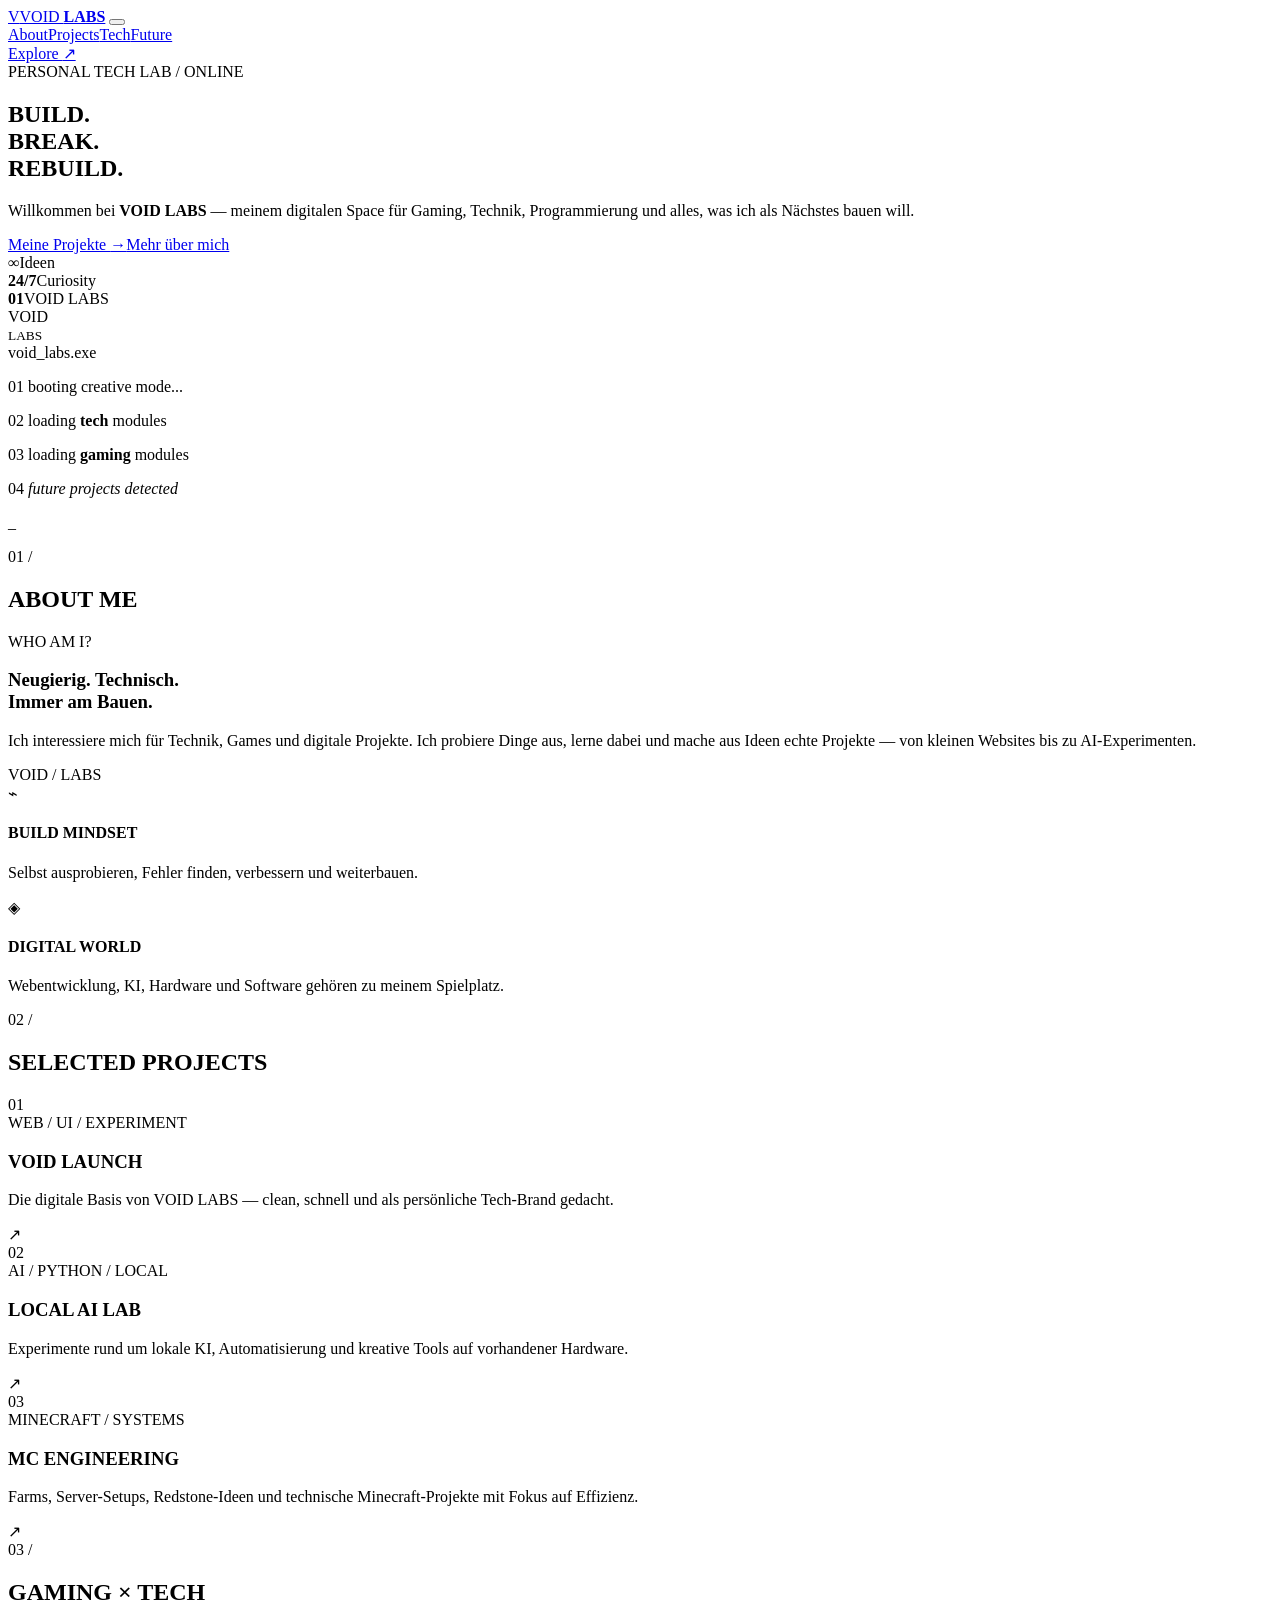
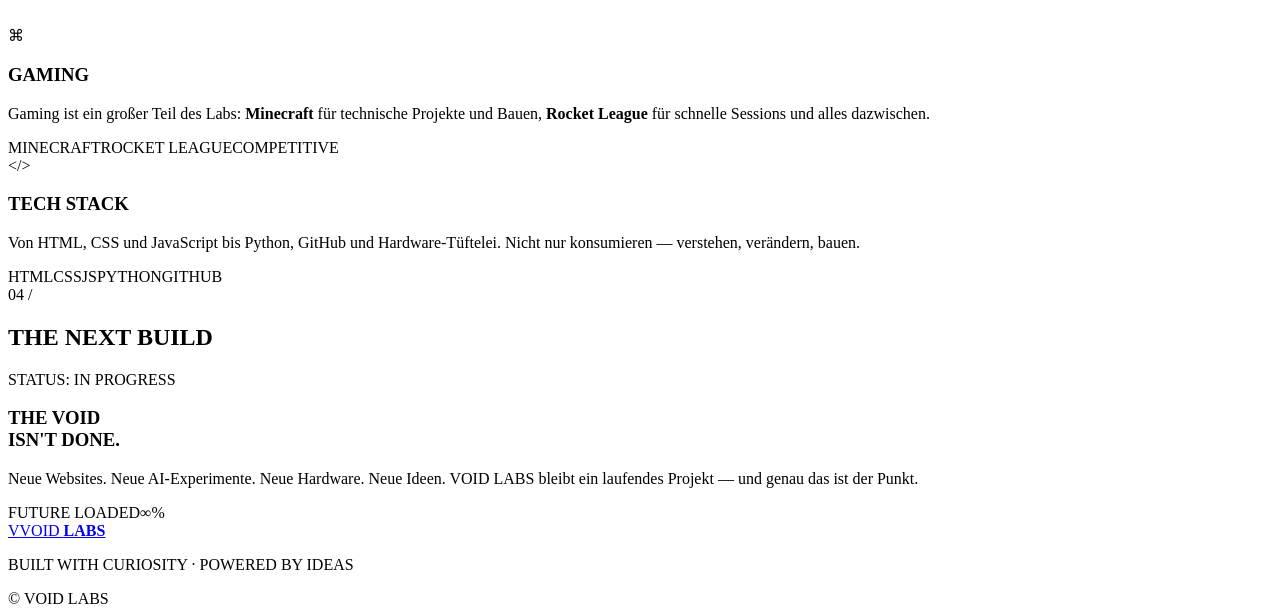
==== index.html @ ef963864 "Create VOID LABS personal website" ====
<!doctype html>
<html lang="de">
<head>
  <meta charset="utf-8">
  <meta name="viewport" content="width=device-width,initial-scale=1">
  <meta name="theme-color" content="#07070a">
  <meta name="description" content="VOID LABS — persönliche Tech- und Gaming-Lab-Seite von Leonard.">
  <title>VOID LABS — Tech. Gaming. Future.</title>
  <link rel="preconnect" href="https://fonts.googleapis.com">
  <link rel="preconnect" href="https://fonts.gstatic.com" crossorigin>
  <link href="https://fonts.googleapis.com/css2?family=Inter:wght@400;500;600;700;800&family=Space+Grotesk:wght@400;500;600;700&display=swap" rel="stylesheet">
  <link rel="stylesheet" href="style.css">
</head>
<body>
  <div class="noise"></div>
  <div class="grid-bg"></div>
  <header class="nav-wrap">
    <nav class="nav container">
      <a class="brand" href="#top"><span class="brand-mark">V</span><span>VOID <b>LABS</b></span></a>
      <button class="menu" aria-label="Menü öffnen"><span></span><span></span></button>
      <div class="nav-links">
        <a href="#about">About</a><a href="#projects">Projects</a><a href="#stack">Tech</a><a href="#future">Future</a>
      </div>
      <a class="nav-cta" href="#projects">Explore <span>↗</span></a>
    </nav>
  </header>

  <main id="top">
    <section class="hero container">
      <div class="hero-copy reveal">
        <div class="eyebrow"><span class="pulse"></span> PERSONAL TECH LAB / ONLINE</div>
        <h1>BUILD.<br><span class="outline">BREAK.</span><br>REBUILD.</h1>
        <p class="hero-text">Willkommen bei <strong>VOID LABS</strong> — meinem digitalen Space für Gaming, Technik, Programmierung und alles, was ich als Nächstes bauen will.</p>
        <div class="hero-actions"><a class="btn primary" href="#projects">Meine Projekte <span>→</span></a><a class="btn ghost" href="#about">Mehr über mich</a></div>
        <div class="stats"><div><strong>∞</strong><span>Ideen</span></div><div><strong>24/7</strong><span>Curiosity</span></div><div><strong>01</strong><span>VOID LABS</span></div></div>
      </div>
      <div class="hero-visual reveal delay">
        <div class="orb"><div class="orb-core">VOID<br><small>LABS</small></div><i></i><i></i><i></i></div>
        <div class="scan"></div>
        <div class="terminal"><div><span class="dot red"></span><span class="dot yellow"></span><span class="dot green"></span><span class="term-title">void_labs.exe</span></div><p><span>01</span> booting creative mode...</p><p><span>02</span> loading <b>tech</b> modules</p><p><span>03</span> loading <b>gaming</b> modules</p><p><span>04</span> <em>future projects detected</em></p><p class="cursor">_</p></div>
      </div>
    </section>

    <section id="about" class="section container">
      <div class="section-head reveal"><span class="section-no">01 /</span><h2>ABOUT <span>ME</span></h2></div>
      <div class="about-grid">
        <div class="about-card large reveal"><div class="card-tag">WHO AM I?</div><h3>Neugierig. Technisch.<br><span>Immer am Bauen.</span></h3><p>Ich interessiere mich für Technik, Games und digitale Projekte. Ich probiere Dinge aus, lerne dabei und mache aus Ideen echte Projekte — von kleinen Websites bis zu AI-Experimenten.</p><div class="signature">VOID / LABS</div></div>
        <div class="about-card reveal"><div class="icon">⌁</div><h4>BUILD MINDSET</h4><p>Selbst ausprobieren, Fehler finden, verbessern und weiterbauen.</p></div>
        <div class="about-card reveal"><div class="icon">◈</div><h4>DIGITAL WORLD</h4><p>Webentwicklung, KI, Hardware und Software gehören zu meinem Spielplatz.</p></div>
      </div>
    </section>

    <section id="projects" class="section container">
      <div class="section-head reveal"><span class="section-no">02 /</span><h2>SELECTED <span>PROJECTS</span></h2></div>
      <div class="project-list">
        <article class="project reveal"><div class="project-num">01</div><div><div class="project-meta">WEB / UI / EXPERIMENT</div><h3>VOID LAUNCH</h3><p>Die digitale Basis von VOID LABS — clean, schnell und als persönliche Tech-Brand gedacht.</p></div><div class="project-arrow">↗</div></article>
        <article class="project reveal"><div class="project-num">02</div><div><div class="project-meta">AI / PYTHON / LOCAL</div><h3>LOCAL AI LAB</h3><p>Experimente rund um lokale KI, Automatisierung und kreative Tools auf vorhandener Hardware.</p></div><div class="project-arrow">↗</div></article>
        <article class="project reveal"><div class="project-num">03</div><div><div class="project-meta">MINECRAFT / SYSTEMS</div><h3>MC ENGINEERING</h3><p>Farms, Server-Setups, Redstone-Ideen und technische Minecraft-Projekte mit Fokus auf Effizienz.</p></div><div class="project-arrow">↗</div></article>
      </div>
    </section>

    <section id="stack" class="section container">
      <div class="section-head reveal"><span class="section-no">03 /</span><h2>GAMING <span>× TECH</span></h2></div>
      <div class="tech-grid">
        <div class="tech-panel reveal"><span class="big-icon">⌘</span><h3>GAMING</h3><p>Gaming ist ein großer Teil des Labs: <b>Minecraft</b> für technische Projekte und Bauen, <b>Rocket League</b> für schnelle Sessions und alles dazwischen.</p><div class="chips"><span>MINECRAFT</span><span>ROCKET LEAGUE</span><span>COMPETITIVE</span></div></div>
        <div class="tech-panel reveal"><span class="big-icon">&lt;/&gt;</span><h3>TECH STACK</h3><p>Von HTML, CSS und JavaScript bis Python, GitHub und Hardware-Tüftelei. Nicht nur konsumieren — verstehen, verändern, bauen.</p><div class="chips"><span>HTML</span><span>CSS</span><span>JS</span><span>PYTHON</span><span>GITHUB</span></div></div>
      </div>
    </section>

    <section id="future" class="future section">
      <div class="container">
        <div class="section-head reveal"><span class="section-no">04 /</span><h2>THE <span>NEXT BUILD</span></h2></div>
        <div class="future-wrap reveal"><div><div class="future-label">STATUS: IN PROGRESS</div><h3>THE VOID<br><span>ISN'T DONE.</span></h3></div><p>Neue Websites. Neue AI-Experimente. Neue Hardware. Neue Ideen. VOID LABS bleibt ein laufendes Projekt — und genau das ist der Punkt.</p><div class="progress"><span></span></div><div class="progress-label"><span>FUTURE LOADED</span><span>∞%</span></div></div>
      </div>
    </section>
  </main>

  <footer class="footer container"><a class="brand" href="#top"><span class="brand-mark">V</span><span>VOID <b>LABS</b></span></a><p>BUILT WITH CURIOSITY · POWERED BY IDEAS</p><span>© <span id="year"></span> VOID LABS</span></footer>
  <script src="script.js"></script>
</body>
</html>
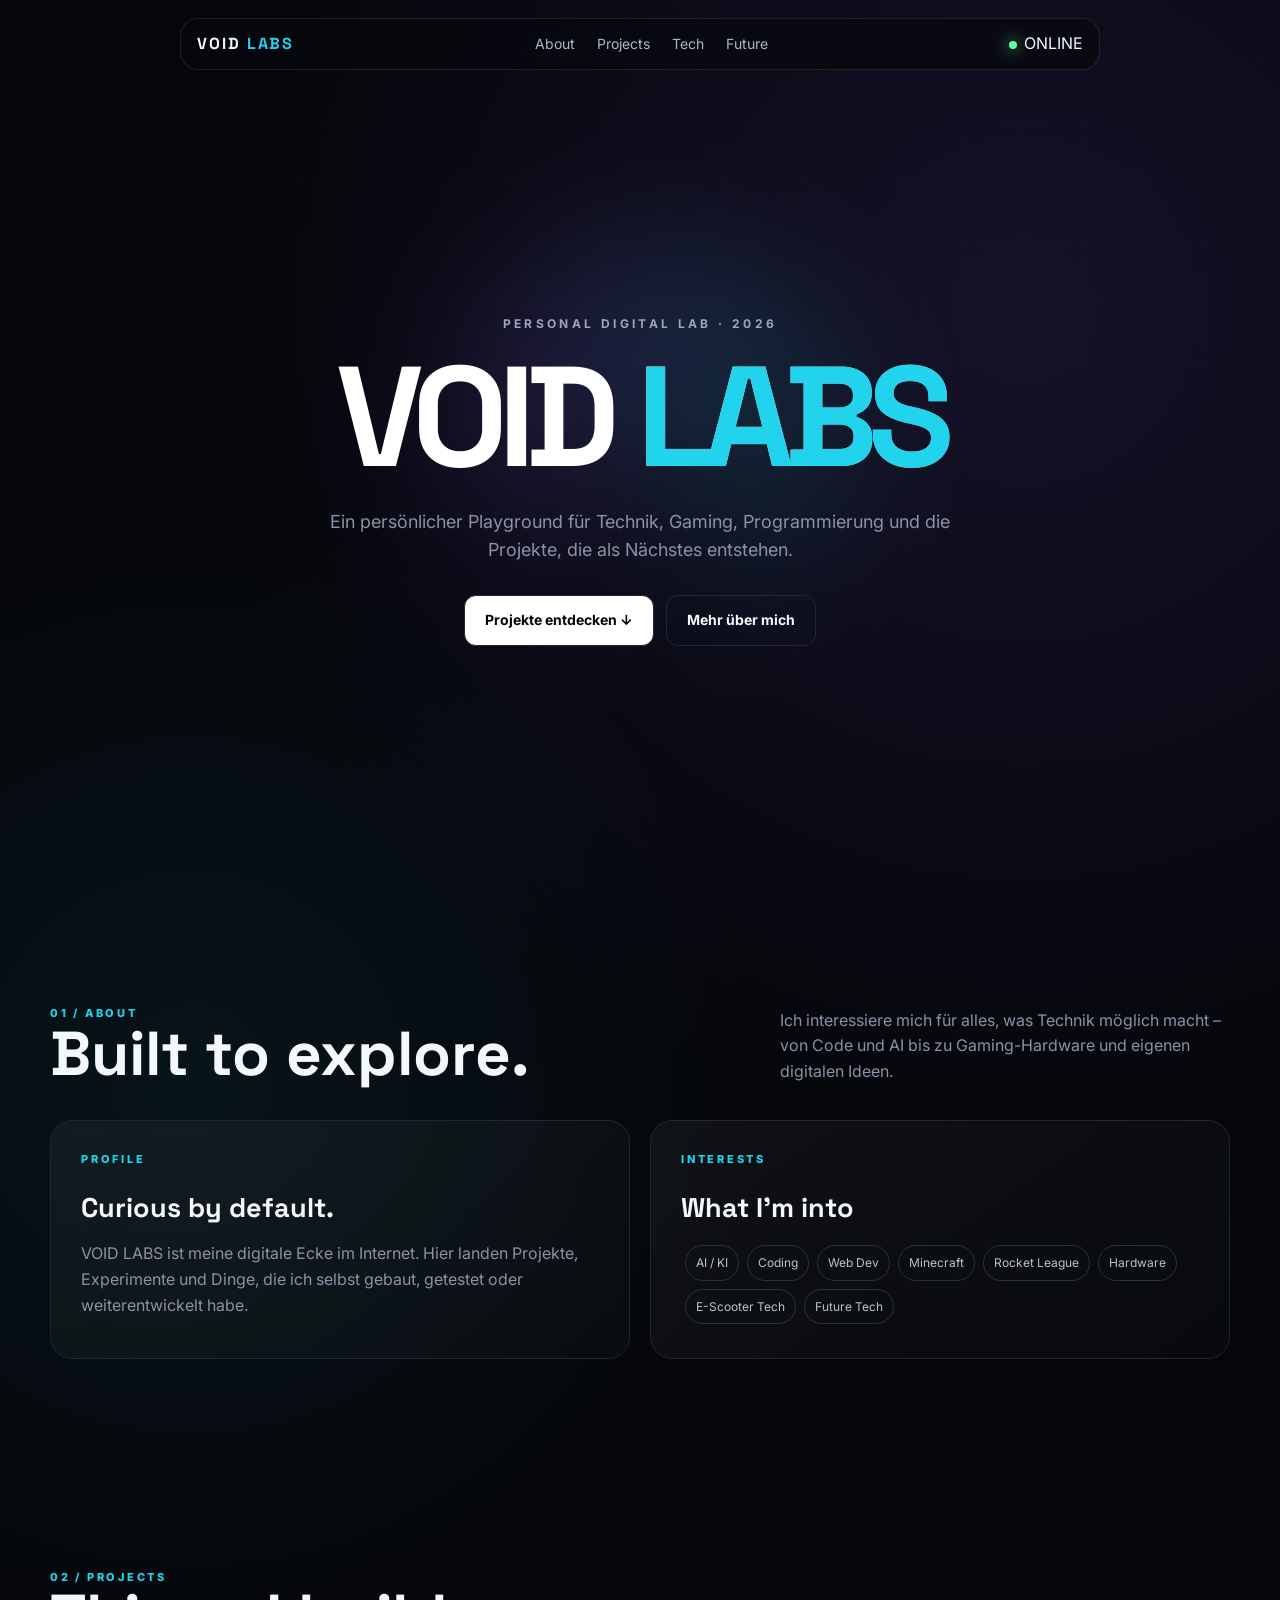
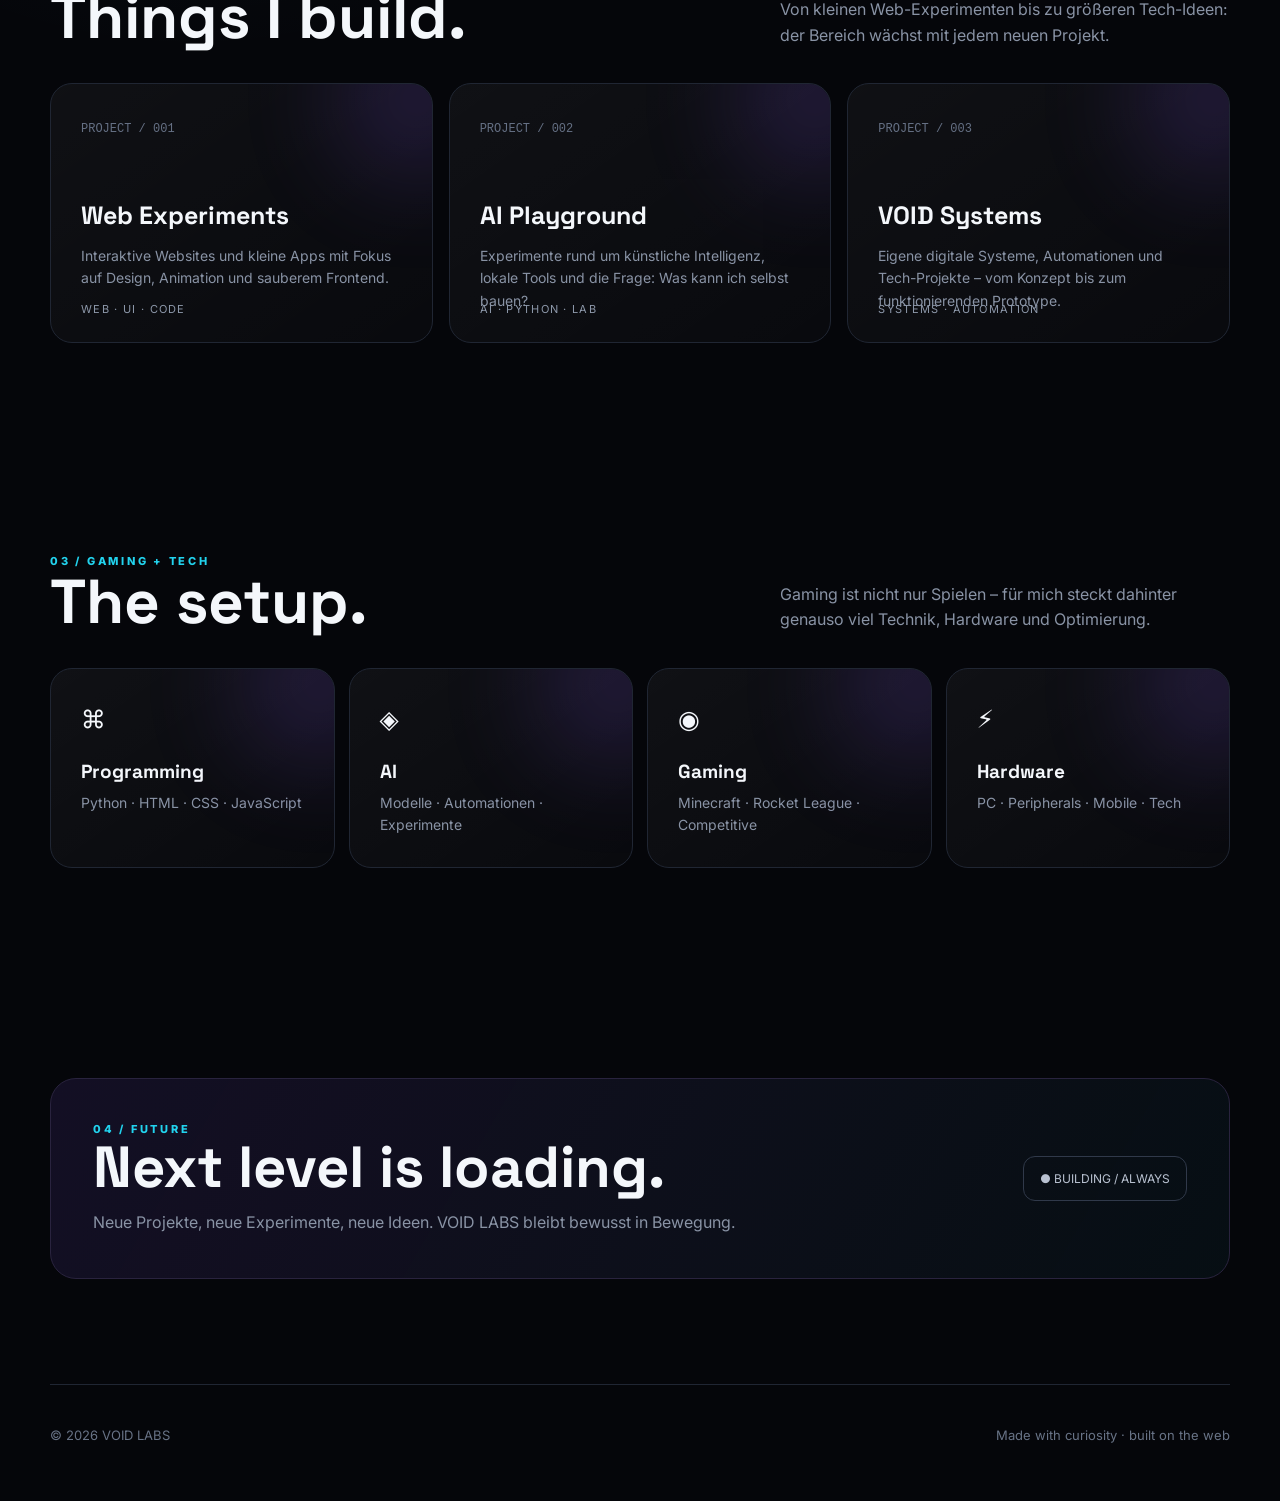
==== commit 00220e73: "Build VOID LABS personal website and Pages deployment" ====
--- a/index.html
+++ b/index.html
@@ -1,81 +1 @@
-<!doctype html>
-<html lang="de">
-<head>
-  <meta charset="utf-8">
-  <meta name="viewport" content="width=device-width,initial-scale=1">
-  <meta name="theme-color" content="#07070a">
-  <meta name="description" content="VOID LABS — persönliche Tech- und Gaming-Lab-Seite von Leonard.">
-  <title>VOID LABS — Tech. Gaming. Future.</title>
-  <link rel="preconnect" href="https://fonts.googleapis.com">
-  <link rel="preconnect" href="https://fonts.gstatic.com" crossorigin>
-  <link href="https://fonts.googleapis.com/css2?family=Inter:wght@400;500;600;700;800&family=Space+Grotesk:wght@400;500;600;700&display=swap" rel="stylesheet">
-  <link rel="stylesheet" href="style.css">
-</head>
-<body>
-  <div class="noise"></div>
-  <div class="grid-bg"></div>
-  <header class="nav-wrap">
-    <nav class="nav container">
-      <a class="brand" href="#top"><span class="brand-mark">V</span><span>VOID <b>LABS</b></span></a>
-      <button class="menu" aria-label="Menü öffnen"><span></span><span></span></button>
-      <div class="nav-links">
-        <a href="#about">About</a><a href="#projects">Projects</a><a href="#stack">Tech</a><a href="#future">Future</a>
-      </div>
-      <a class="nav-cta" href="#projects">Explore <span>↗</span></a>
-    </nav>
-  </header>
-
-  <main id="top">
-    <section class="hero container">
-      <div class="hero-copy reveal">
-        <div class="eyebrow"><span class="pulse"></span> PERSONAL TECH LAB / ONLINE</div>
-        <h1>BUILD.<br><span class="outline">BREAK.</span><br>REBUILD.</h1>
-        <p class="hero-text">Willkommen bei <strong>VOID LABS</strong> — meinem digitalen Space für Gaming, Technik, Programmierung und alles, was ich als Nächstes bauen will.</p>
-        <div class="hero-actions"><a class="btn primary" href="#projects">Meine Projekte <span>→</span></a><a class="btn ghost" href="#about">Mehr über mich</a></div>
-        <div class="stats"><div><strong>∞</strong><span>Ideen</span></div><div><strong>24/7</strong><span>Curiosity</span></div><div><strong>01</strong><span>VOID LABS</span></div></div>
-      </div>
-      <div class="hero-visual reveal delay">
-        <div class="orb"><div class="orb-core">VOID<br><small>LABS</small></div><i></i><i></i><i></i></div>
-        <div class="scan"></div>
-        <div class="terminal"><div><span class="dot red"></span><span class="dot yellow"></span><span class="dot green"></span><span class="term-title">void_labs.exe</span></div><p><span>01</span> booting creative mode...</p><p><span>02</span> loading <b>tech</b> modules</p><p><span>03</span> loading <b>gaming</b> modules</p><p><span>04</span> <em>future projects detected</em></p><p class="cursor">_</p></div>
-      </div>
-    </section>
-
-    <section id="about" class="section container">
-      <div class="section-head reveal"><span class="section-no">01 /</span><h2>ABOUT <span>ME</span></h2></div>
-      <div class="about-grid">
-        <div class="about-card large reveal"><div class="card-tag">WHO AM I?</div><h3>Neugierig. Technisch.<br><span>Immer am Bauen.</span></h3><p>Ich interessiere mich für Technik, Games und digitale Projekte. Ich probiere Dinge aus, lerne dabei und mache aus Ideen echte Projekte — von kleinen Websites bis zu AI-Experimenten.</p><div class="signature">VOID / LABS</div></div>
-        <div class="about-card reveal"><div class="icon">⌁</div><h4>BUILD MINDSET</h4><p>Selbst ausprobieren, Fehler finden, verbessern und weiterbauen.</p></div>
-        <div class="about-card reveal"><div class="icon">◈</div><h4>DIGITAL WORLD</h4><p>Webentwicklung, KI, Hardware und Software gehören zu meinem Spielplatz.</p></div>
-      </div>
-    </section>
-
-    <section id="projects" class="section container">
-      <div class="section-head reveal"><span class="section-no">02 /</span><h2>SELECTED <span>PROJECTS</span></h2></div>
-      <div class="project-list">
-        <article class="project reveal"><div class="project-num">01</div><div><div class="project-meta">WEB / UI / EXPERIMENT</div><h3>VOID LAUNCH</h3><p>Die digitale Basis von VOID LABS — clean, schnell und als persönliche Tech-Brand gedacht.</p></div><div class="project-arrow">↗</div></article>
-        <article class="project reveal"><div class="project-num">02</div><div><div class="project-meta">AI / PYTHON / LOCAL</div><h3>LOCAL AI LAB</h3><p>Experimente rund um lokale KI, Automatisierung und kreative Tools auf vorhandener Hardware.</p></div><div class="project-arrow">↗</div></article>
-        <article class="project reveal"><div class="project-num">03</div><div><div class="project-meta">MINECRAFT / SYSTEMS</div><h3>MC ENGINEERING</h3><p>Farms, Server-Setups, Redstone-Ideen und technische Minecraft-Projekte mit Fokus auf Effizienz.</p></div><div class="project-arrow">↗</div></article>
-      </div>
-    </section>
-
-    <section id="stack" class="section container">
-      <div class="section-head reveal"><span class="section-no">03 /</span><h2>GAMING <span>× TECH</span></h2></div>
-      <div class="tech-grid">
-        <div class="tech-panel reveal"><span class="big-icon">⌘</span><h3>GAMING</h3><p>Gaming ist ein großer Teil des Labs: <b>Minecraft</b> für technische Projekte und Bauen, <b>Rocket League</b> für schnelle Sessions und alles dazwischen.</p><div class="chips"><span>MINECRAFT</span><span>ROCKET LEAGUE</span><span>COMPETITIVE</span></div></div>
-        <div class="tech-panel reveal"><span class="big-icon">&lt;/&gt;</span><h3>TECH STACK</h3><p>Von HTML, CSS und JavaScript bis Python, GitHub und Hardware-Tüftelei. Nicht nur konsumieren — verstehen, verändern, bauen.</p><div class="chips"><span>HTML</span><span>CSS</span><span>JS</span><span>PYTHON</span><span>GITHUB</span></div></div>
-      </div>
-    </section>
-
-    <section id="future" class="future section">
-      <div class="container">
-        <div class="section-head reveal"><span class="section-no">04 /</span><h2>THE <span>NEXT BUILD</span></h2></div>
-        <div class="future-wrap reveal"><div><div class="future-label">STATUS: IN PROGRESS</div><h3>THE VOID<br><span>ISN'T DONE.</span></h3></div><p>Neue Websites. Neue AI-Experimente. Neue Hardware. Neue Ideen. VOID LABS bleibt ein laufendes Projekt — und genau das ist der Punkt.</p><div class="progress"><span></span></div><div class="progress-label"><span>FUTURE LOADED</span><span>∞%</span></div></div>
-      </div>
-    </section>
-  </main>
-
-  <footer class="footer container"><a class="brand" href="#top"><span class="brand-mark">V</span><span>VOID <b>LABS</b></span></a><p>BUILT WITH CURIOSITY · POWERED BY IDEAS</p><span>© <span id="year"></span> VOID LABS</span></footer>
-  <script src="script.js"></script>
-</body>
-</html>+<!doctype html><html lang="de"><head><meta charset="utf-8"><meta name="viewport" content="width=device-width,initial-scale=1"><meta name="description" content="VOID LABS — persönliche Tech-, Gaming- und Projektseite."><title>VOID LABS — Digital Playground</title><style>@import url('https://fonts.googleapis.com/css2?family=Inter:wght@400;500;600;700;800&family=Space+Grotesk:wght@400;500;600;700&display=swap');:root{--bg:#05060a;--panel:#0b0e15;--text:#f4f7fb;--muted:#8993a5;--line:#202633;--accent:#8b5cf6;--cyan:#22d3ee;--max:1180px}*{box-sizing:border-box;margin:0;padding:0}html{scroll-behavior:smooth}body{background:radial-gradient(circle at 80% 10%,rgba(139,92,246,.13),transparent 28%),radial-gradient(circle at 15% 35%,rgba(34,211,238,.07),transparent 25%),var(--bg);color:var(--text);font-family:Inter,system-ui,sans-serif;line-height:1.6;overflow-x:hidden}a{color:inherit;text-decoration:none}.wrap{width:min(var(--max),calc(100% - 40px));margin:auto}nav{position:fixed;z-index:20;top:18px;left:50%;transform:translateX(-50%);width:min(920px,calc(100% - 28px));padding:12px 16px;border:1px solid rgba(255,255,255,.1);background:rgba(7,9,14,.72);backdrop-filter:blur(18px);border-radius:18px;display:flex;align-items:center;justify-content:space-between}.brand{font-family:'Space Grotesk';font-weight:700;letter-spacing:.12em}.brand span{color:var(--cyan)}.links{display:flex;gap:22px;color:#aeb7c7;font-size:14px}.links a:hover{color:#fff}.navdot{width:8px;height:8px;background:#62ff9b;border-radius:50%;box-shadow:0 0 15px #62ff9b;display:inline-block;margin-right:7px}.hero{min-height:100vh;display:grid;place-items:center;padding:150px 0 90px;position:relative}.grid{position:absolute;inset:0;opacity:.22;background-image:linear-gradient(rgba(255,255,255,.035) 1px,transparent 1px),linear-gradient(90deg,rgba(255,255,255,.035) 1px,transparent 1px);background-size:60px 60px;mask-image:linear-gradient(to bottom,#000,transparent 85%)}.orb{position:absolute;width:420px;height:420px;border-radius:50%;background:conic-gradient(from 180deg,transparent,var(--accent),var(--cyan),transparent);filter:blur(70px);opacity:.16;animation:float 8s ease-in-out infinite}.hero-content{position:relative;max-width:900px;text-align:center}.eyebrow{color:#9ba6b8;text-transform:uppercase;letter-spacing:.28em;font-size:12px;font-weight:700;margin-bottom:22px}.hero h1{font-family:'Space Grotesk';font-size:clamp(58px,12vw,142px);line-height:.86;letter-spacing:-.07em;background:linear-gradient(120deg,#fff 25%,#9e9aaa 48%,#fff 65%);-webkit-background-clip:text;color:transparent;background-size:200% auto;animation:shine 5s linear infinite}.hero h1 em{font-style:normal;color:var(--cyan);-webkit-text-fill-color:var(--cyan)}.hero p{max-width:650px;margin:30px auto;color:var(--muted);font-size:18px}.buttons{display:flex;justify-content:center;gap:12px;flex-wrap:wrap}.btn{padding:13px 20px;border-radius:12px;border:1px solid var(--line);font-weight:700;font-size:14px;transition:.25s}.btn.primary{background:#fff;color:#05060a}.btn:hover{transform:translateY(-3px);border-color:#475064}section{padding:105px 0}.section-head{display:flex;justify-content:space-between;align-items:end;gap:30px;margin-bottom:35px}.kicker{font-size:11px;letter-spacing:.25em;color:var(--cyan);text-transform:uppercase;font-weight:800}.section-head h2{font-family:'Space Grotesk';font-size:clamp(34px,5vw,62px);line-height:1}.section-head p{max-width:450px;color:var(--muted)}.about{display:grid;grid-template-columns:1fr 1fr;gap:20px}.panel,.card{border:1px solid var(--line);background:linear-gradient(145deg,rgba(255,255,255,.045),rgba(255,255,255,.015));border-radius:22px;padding:30px}.panel h3{font-family:'Space Grotesk';font-size:27px;margin:18px 0 12px}.panel p{color:var(--muted)}.tag{display:inline-flex;padding:7px 10px;border:1px solid #293140;border-radius:999px;color:#b9c2d1;font-size:12px;margin:4px}.projects{display:grid;grid-template-columns:repeat(3,1fr);gap:16px}.card{min-height:230px;position:relative;overflow:hidden;transition:.3s}.card:before{content:'';position:absolute;width:150px;height:150px;right:-60px;top:-60px;border-radius:50%;background:var(--accent);filter:blur(55px);opacity:.22}.card:hover{transform:translateY(-6px);border-color:#394354}.num{font-size:12px;color:#657084;font-family:monospace}.card h3{font-family:'Space Grotesk';font-size:25px;margin:55px 0 10px}.card p{color:var(--muted);font-size:14px}.pill{position:absolute;bottom:24px;color:#8d98aa;font-size:11px;letter-spacing:.12em;text-transform:uppercase}.stack{display:grid;grid-template-columns:repeat(4,1fr);gap:14px}.stack .card{min-height:160px}.icon{font-size:25px}.stack h3{margin:18px 0 5px;font-size:19px}.future{border:1px solid #29233e;background:linear-gradient(120deg,rgba(139,92,246,.11),rgba(34,211,238,.04));border-radius:26px;padding:42px;display:grid;grid-template-columns:1fr auto;align-items:center;gap:30px}.future h2{font-family:'Space Grotesk';font-size:clamp(32px,5vw,58px);line-height:1}.future p{color:var(--muted);max-width:650px;margin-top:14px}.status{padding:12px 16px;border:1px solid #30394a;border-radius:12px;font-size:12px;color:#b9c2d1;white-space:nowrap}footer{padding:40px 0 55px;border-top:1px solid var(--line);color:#687386;font-size:13px;display:flex;justify-content:space-between;gap:20px}@keyframes shine{to{background-position:200% center}}@keyframes float{50%{transform:translate(30px,-25px) scale(1.08)}}@media(max-width:800px){.links{display:none}.about,.projects{grid-template-columns:1fr}.stack{grid-template-columns:1fr 1fr}.section-head{display:block}.section-head p{margin-top:15px}.future{grid-template-columns:1fr;padding:28px}section{padding:75px 0}}@media(max-width:480px){.stack{grid-template-columns:1fr}.wrap{width:min(var(--max),calc(100% - 28px))}}</style></head><body><nav><a class="brand" href="#top">VOID <span>LABS</span></a><div class="links"><a href="#about">About</a><a href="#projects">Projects</a><a href="#stack">Tech</a><a href="#future">Future</a></div><div><span class="navdot"></span>ONLINE</div></nav><main id="top"><section class="hero"><div class="grid"></div><div class="orb"></div><div class="hero-content"><div class="eyebrow">PERSONAL DIGITAL LAB · 2026</div><h1>VOID <em>LABS</em></h1><p>Ein persönlicher Playground für Technik, Gaming, Programmierung und die Projekte, die als Nächstes entstehen.</p><div class="buttons"><a class="btn primary" href="#projects">Projekte entdecken ↓</a><a class="btn" href="#about">Mehr über mich</a></div></div></section><section id="about"><div class="wrap"><div class="section-head"><div><div class="kicker">01 / About</div><h2>Built to explore.</h2></div><p>Ich interessiere mich für alles, was Technik möglich macht – von Code und AI bis zu Gaming-Hardware und eigenen digitalen Ideen.</p></div><div class="about"><div class="panel"><div class="kicker">PROFILE</div><h3>Curious by default.</h3><p>VOID LABS ist meine digitale Ecke im Internet. Hier landen Projekte, Experimente und Dinge, die ich selbst gebaut, getestet oder weiterentwickelt habe.</p></div><div class="panel"><div class="kicker">INTERESTS</div><h3>What I’m into</h3><div><span class="tag">AI / KI</span><span class="tag">Coding</span><span class="tag">Web Dev</span><span class="tag">Minecraft</span><span class="tag">Rocket League</span><span class="tag">Hardware</span><span class="tag">E-Scooter Tech</span><span class="tag">Future Tech</span></div></div></div></div></section><section id="projects"><div class="wrap"><div class="section-head"><div><div class="kicker">02 / Projects</div><h2>Things I build.</h2></div><p>Von kleinen Web-Experimenten bis zu größeren Tech-Ideen: der Bereich wächst mit jedem neuen Projekt.</p></div><div class="projects"><article class="card"><span class="num">PROJECT / 001</span><h3>Web Experiments</h3><p>Interaktive Websites und kleine Apps mit Fokus auf Design, Animation und sauberem Frontend.</p><span class="pill">WEB · UI · CODE</span></article><article class="card"><span class="num">PROJECT / 002</span><h3>AI Playground</h3><p>Experimente rund um künstliche Intelligenz, lokale Tools und die Frage: Was kann ich selbst bauen?</p><span class="pill">AI · PYTHON · LAB</span></article><article class="card"><span class="num">PROJECT / 003</span><h3>VOID Systems</h3><p>Eigene digitale Systeme, Automationen und Tech-Projekte – vom Konzept bis zum funktionierenden Prototype.</p><span class="pill">SYSTEMS · AUTOMATION</span></article></div></div></section><section id="stack"><div class="wrap"><div class="section-head"><div><div class="kicker">03 / Gaming + Tech</div><h2>The setup.</h2></div><p>Gaming ist nicht nur Spielen – für mich steckt dahinter genauso viel Technik, Hardware und Optimierung.</p></div><div class="stack"><div class="card"><div class="icon">⌘</div><h3>Programming</h3><p>Python · HTML · CSS · JavaScript</p></div><div class="card"><div class="icon">◈</div><h3>AI</h3><p>Modelle · Automationen · Experimente</p></div><div class="card"><div class="icon">◉</div><h3>Gaming</h3><p>Minecraft · Rocket League · Competitive</p></div><div class="card"><div class="icon">⚡</div><h3>Hardware</h3><p>PC · Peripherals · Mobile · Tech</p></div></div></div></section><section id="future"><div class="wrap"><div class="future"><div><div class="kicker">04 / Future</div><h2>Next level is loading.</h2><p>Neue Projekte, neue Experimente, neue Ideen. VOID LABS bleibt bewusst in Bewegung.</p></div><div class="status">● BUILDING / ALWAYS</div></div></div></section></main><footer class="wrap"><span>© 2026 VOID LABS</span><span>Made with curiosity · built on the web</span></footer></body></html>
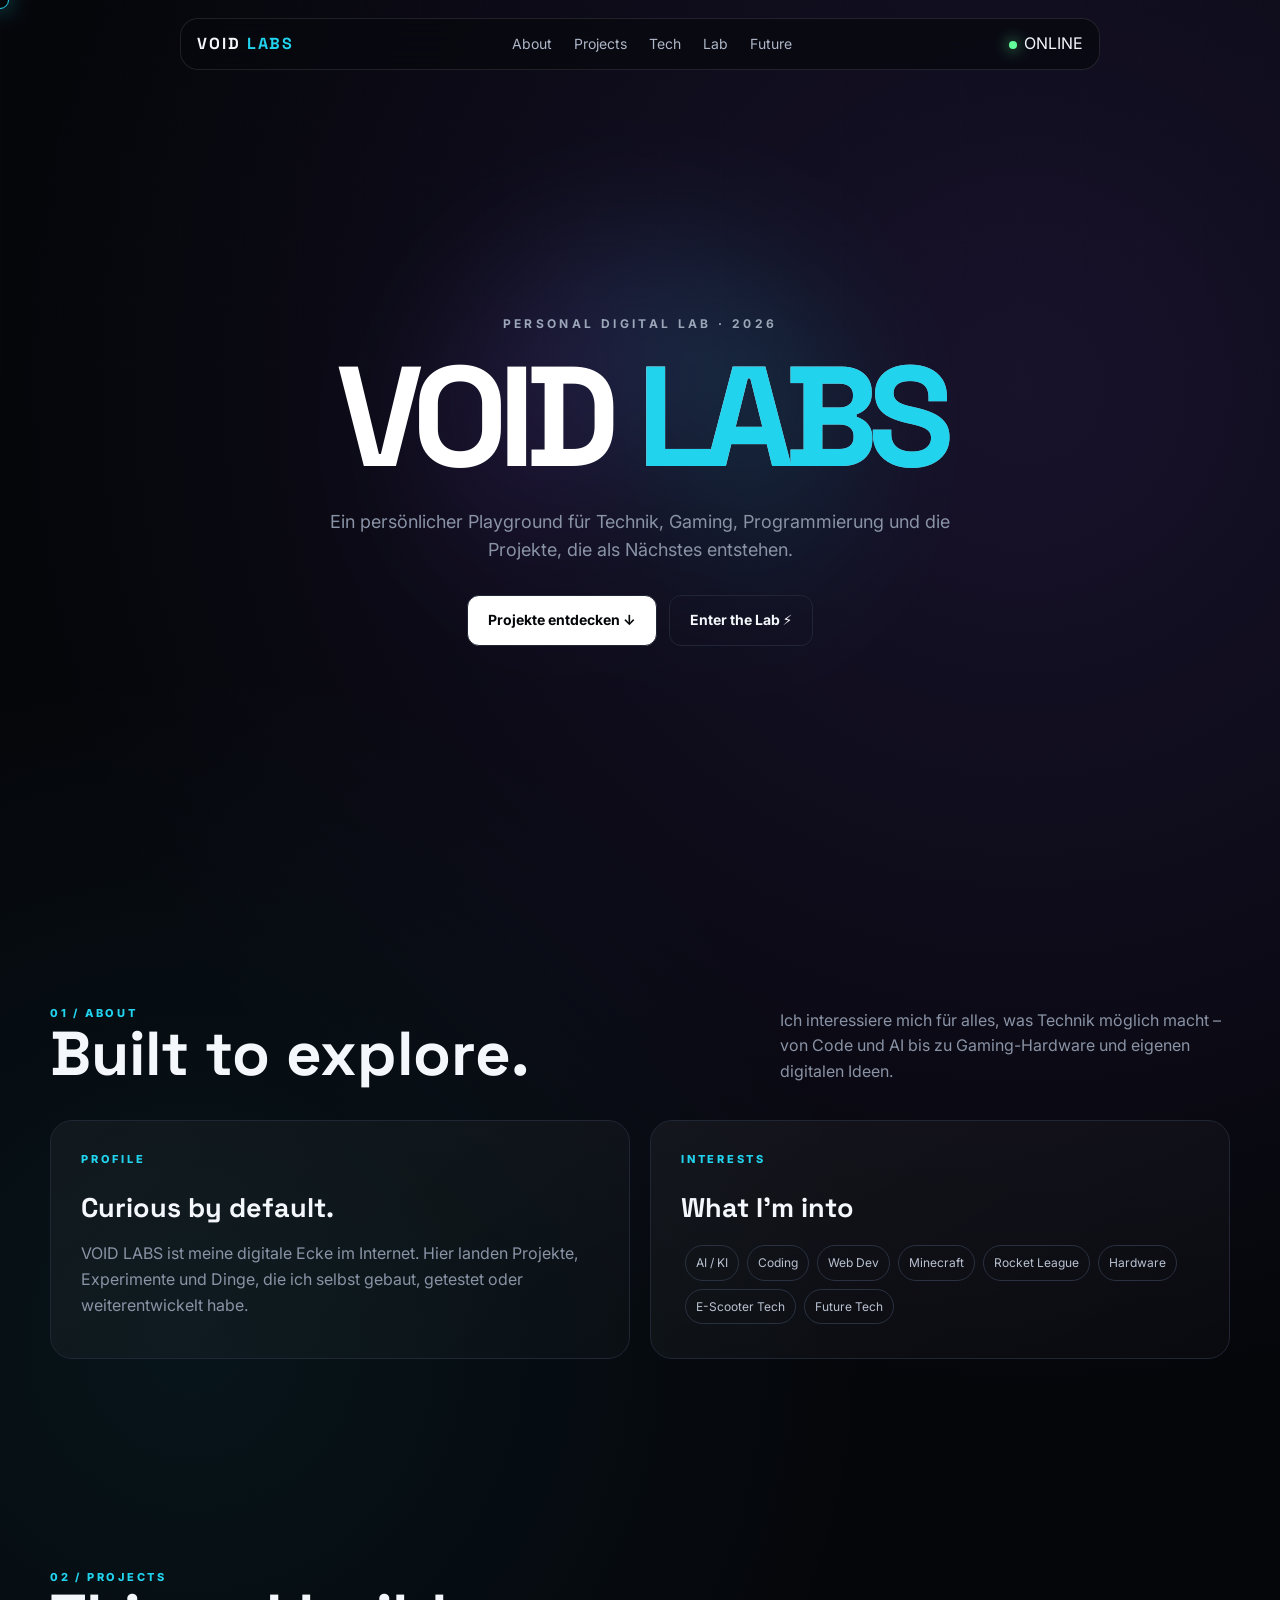
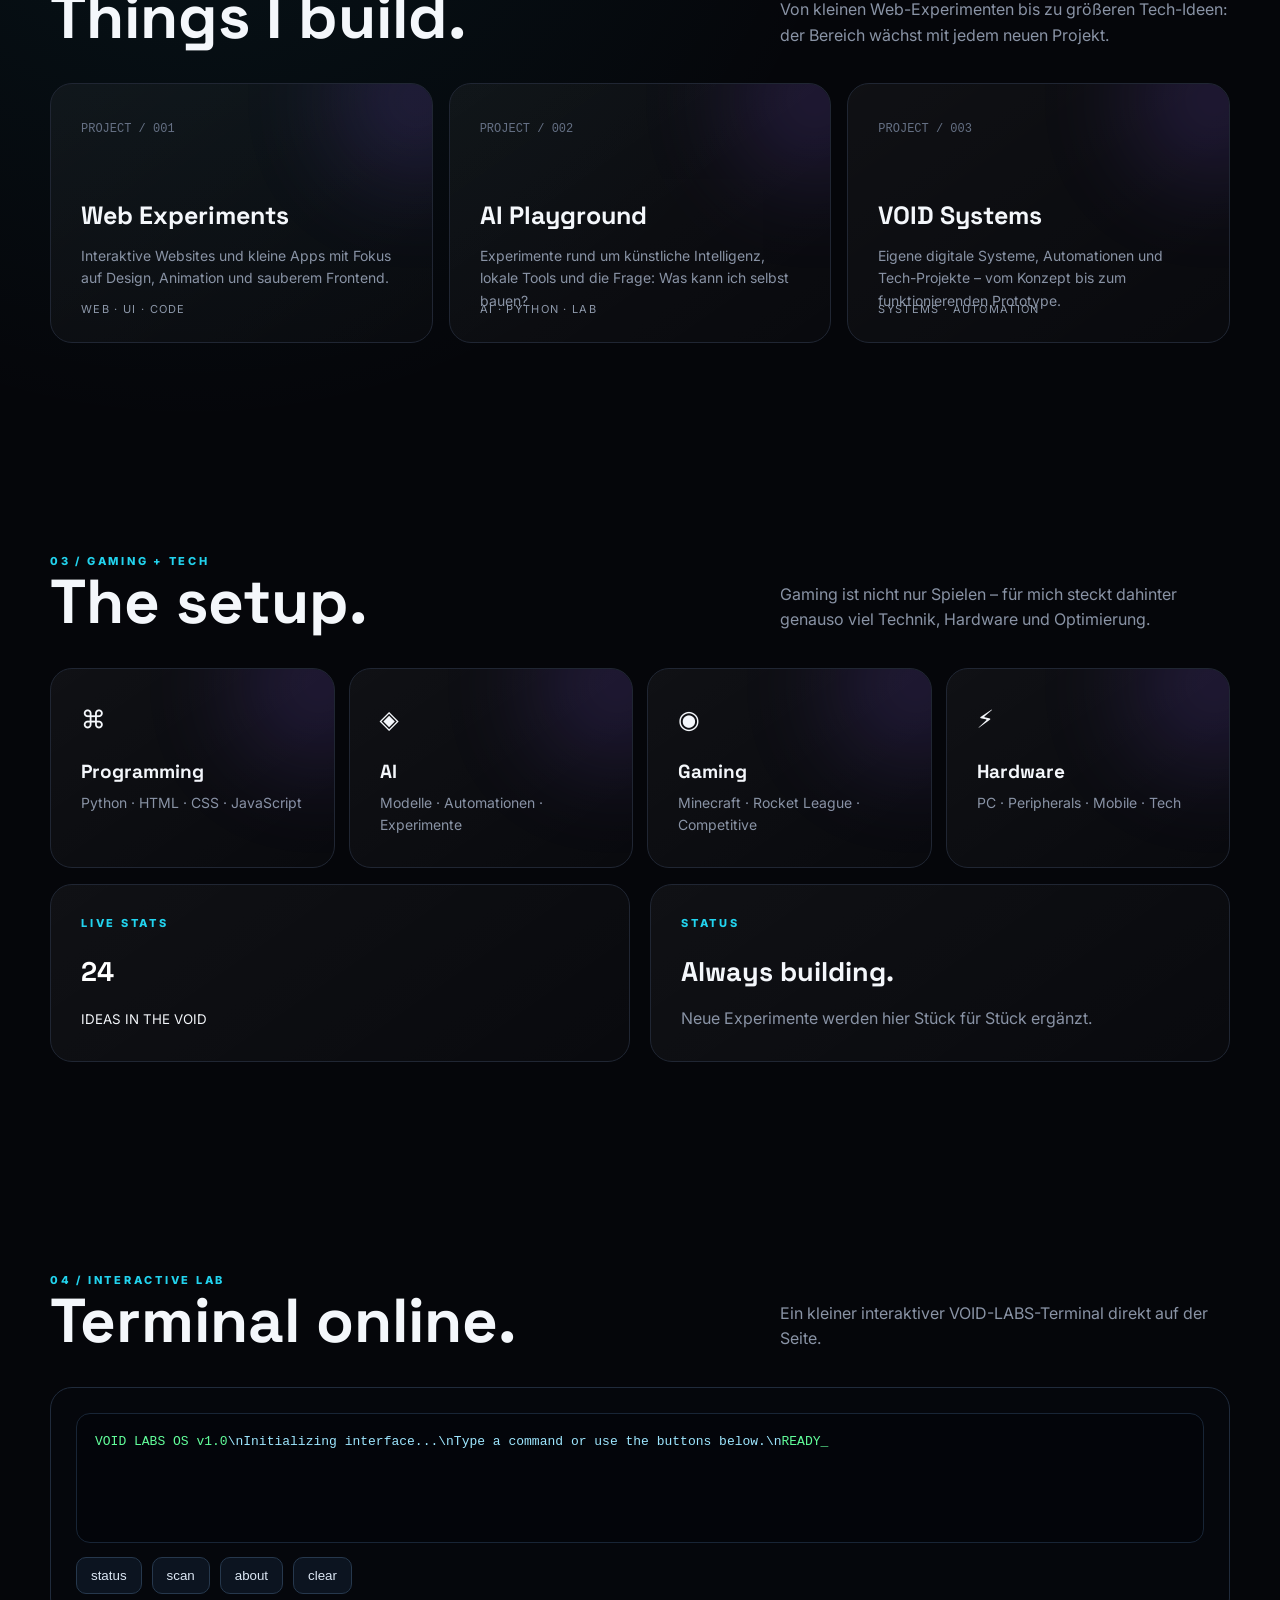
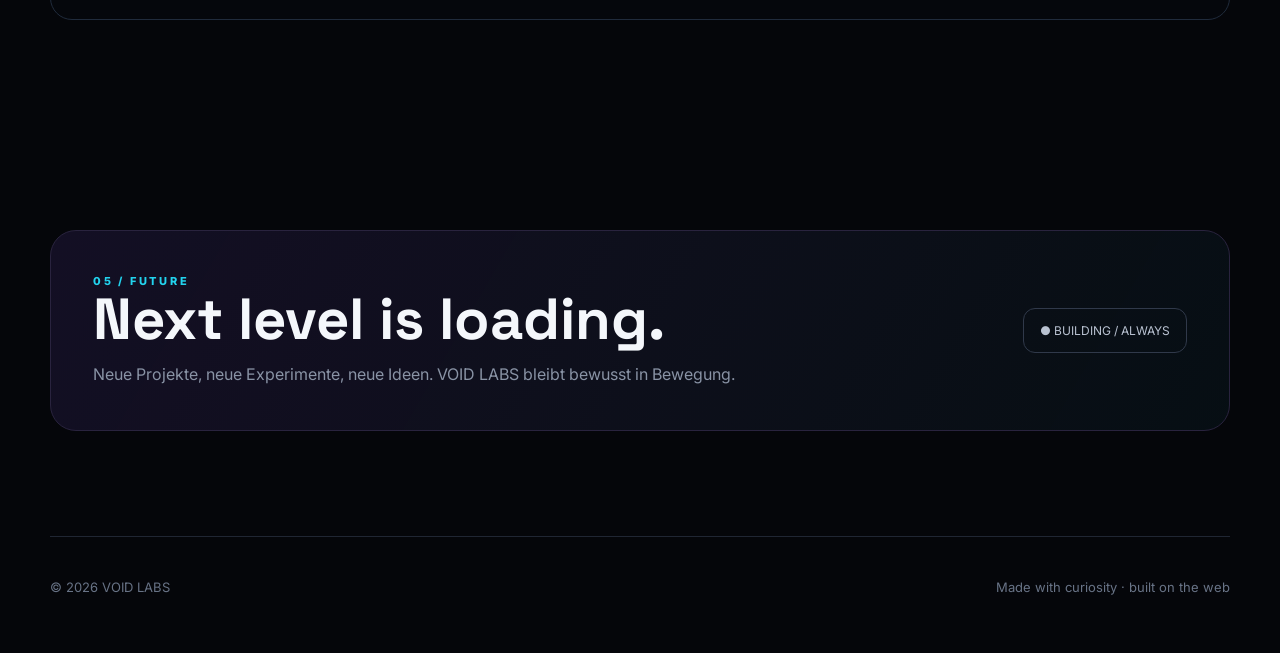
==== commit a7cb1488: "Add interactive VOID LABS experience" ====
--- a/index.html
+++ b/index.html
@@ -1 +1,44 @@
-<!doctype html><html lang="de"><head><meta charset="utf-8"><meta name="viewport" content="width=device-width,initial-scale=1"><meta name="description" content="VOID LABS — persönliche Tech-, Gaming- und Projektseite."><title>VOID LABS — Digital Playground</title><style>@import url('https://fonts.googleapis.com/css2?family=Inter:wght@400;500;600;700;800&family=Space+Grotesk:wght@400;500;600;700&display=swap');:root{--bg:#05060a;--panel:#0b0e15;--text:#f4f7fb;--muted:#8993a5;--line:#202633;--accent:#8b5cf6;--cyan:#22d3ee;--max:1180px}*{box-sizing:border-box;margin:0;padding:0}html{scroll-behavior:smooth}body{background:radial-gradient(circle at 80% 10%,rgba(139,92,246,.13),transparent 28%),radial-gradient(circle at 15% 35%,rgba(34,211,238,.07),transparent 25%),var(--bg);color:var(--text);font-family:Inter,system-ui,sans-serif;line-height:1.6;overflow-x:hidden}a{color:inherit;text-decoration:none}.wrap{width:min(var(--max),calc(100% - 40px));margin:auto}nav{position:fixed;z-index:20;top:18px;left:50%;transform:translateX(-50%);width:min(920px,calc(100% - 28px));padding:12px 16px;border:1px solid rgba(255,255,255,.1);background:rgba(7,9,14,.72);backdrop-filter:blur(18px);border-radius:18px;display:flex;align-items:center;justify-content:space-between}.brand{font-family:'Space Grotesk';font-weight:700;letter-spacing:.12em}.brand span{color:var(--cyan)}.links{display:flex;gap:22px;color:#aeb7c7;font-size:14px}.links a:hover{color:#fff}.navdot{width:8px;height:8px;background:#62ff9b;border-radius:50%;box-shadow:0 0 15px #62ff9b;display:inline-block;margin-right:7px}.hero{min-height:100vh;display:grid;place-items:center;padding:150px 0 90px;position:relative}.grid{position:absolute;inset:0;opacity:.22;background-image:linear-gradient(rgba(255,255,255,.035) 1px,transparent 1px),linear-gradient(90deg,rgba(255,255,255,.035) 1px,transparent 1px);background-size:60px 60px;mask-image:linear-gradient(to bottom,#000,transparent 85%)}.orb{position:absolute;width:420px;height:420px;border-radius:50%;background:conic-gradient(from 180deg,transparent,var(--accent),var(--cyan),transparent);filter:blur(70px);opacity:.16;animation:float 8s ease-in-out infinite}.hero-content{position:relative;max-width:900px;text-align:center}.eyebrow{color:#9ba6b8;text-transform:uppercase;letter-spacing:.28em;font-size:12px;font-weight:700;margin-bottom:22px}.hero h1{font-family:'Space Grotesk';font-size:clamp(58px,12vw,142px);line-height:.86;letter-spacing:-.07em;background:linear-gradient(120deg,#fff 25%,#9e9aaa 48%,#fff 65%);-webkit-background-clip:text;color:transparent;background-size:200% auto;animation:shine 5s linear infinite}.hero h1 em{font-style:normal;color:var(--cyan);-webkit-text-fill-color:var(--cyan)}.hero p{max-width:650px;margin:30px auto;color:var(--muted);font-size:18px}.buttons{display:flex;justify-content:center;gap:12px;flex-wrap:wrap}.btn{padding:13px 20px;border-radius:12px;border:1px solid var(--line);font-weight:700;font-size:14px;transition:.25s}.btn.primary{background:#fff;color:#05060a}.btn:hover{transform:translateY(-3px);border-color:#475064}section{padding:105px 0}.section-head{display:flex;justify-content:space-between;align-items:end;gap:30px;margin-bottom:35px}.kicker{font-size:11px;letter-spacing:.25em;color:var(--cyan);text-transform:uppercase;font-weight:800}.section-head h2{font-family:'Space Grotesk';font-size:clamp(34px,5vw,62px);line-height:1}.section-head p{max-width:450px;color:var(--muted)}.about{display:grid;grid-template-columns:1fr 1fr;gap:20px}.panel,.card{border:1px solid var(--line);background:linear-gradient(145deg,rgba(255,255,255,.045),rgba(255,255,255,.015));border-radius:22px;padding:30px}.panel h3{font-family:'Space Grotesk';font-size:27px;margin:18px 0 12px}.panel p{color:var(--muted)}.tag{display:inline-flex;padding:7px 10px;border:1px solid #293140;border-radius:999px;color:#b9c2d1;font-size:12px;margin:4px}.projects{display:grid;grid-template-columns:repeat(3,1fr);gap:16px}.card{min-height:230px;position:relative;overflow:hidden;transition:.3s}.card:before{content:'';position:absolute;width:150px;height:150px;right:-60px;top:-60px;border-radius:50%;background:var(--accent);filter:blur(55px);opacity:.22}.card:hover{transform:translateY(-6px);border-color:#394354}.num{font-size:12px;color:#657084;font-family:monospace}.card h3{font-family:'Space Grotesk';font-size:25px;margin:55px 0 10px}.card p{color:var(--muted);font-size:14px}.pill{position:absolute;bottom:24px;color:#8d98aa;font-size:11px;letter-spacing:.12em;text-transform:uppercase}.stack{display:grid;grid-template-columns:repeat(4,1fr);gap:14px}.stack .card{min-height:160px}.icon{font-size:25px}.stack h3{margin:18px 0 5px;font-size:19px}.future{border:1px solid #29233e;background:linear-gradient(120deg,rgba(139,92,246,.11),rgba(34,211,238,.04));border-radius:26px;padding:42px;display:grid;grid-template-columns:1fr auto;align-items:center;gap:30px}.future h2{font-family:'Space Grotesk';font-size:clamp(32px,5vw,58px);line-height:1}.future p{color:var(--muted);max-width:650px;margin-top:14px}.status{padding:12px 16px;border:1px solid #30394a;border-radius:12px;font-size:12px;color:#b9c2d1;white-space:nowrap}footer{padding:40px 0 55px;border-top:1px solid var(--line);color:#687386;font-size:13px;display:flex;justify-content:space-between;gap:20px}@keyframes shine{to{background-position:200% center}}@keyframes float{50%{transform:translate(30px,-25px) scale(1.08)}}@media(max-width:800px){.links{display:none}.about,.projects{grid-template-columns:1fr}.stack{grid-template-columns:1fr 1fr}.section-head{display:block}.section-head p{margin-top:15px}.future{grid-template-columns:1fr;padding:28px}section{padding:75px 0}}@media(max-width:480px){.stack{grid-template-columns:1fr}.wrap{width:min(var(--max),calc(100% - 28px))}}</style></head><body><nav><a class="brand" href="#top">VOID <span>LABS</span></a><div class="links"><a href="#about">About</a><a href="#projects">Projects</a><a href="#stack">Tech</a><a href="#future">Future</a></div><div><span class="navdot"></span>ONLINE</div></nav><main id="top"><section class="hero"><div class="grid"></div><div class="orb"></div><div class="hero-content"><div class="eyebrow">PERSONAL DIGITAL LAB · 2026</div><h1>VOID <em>LABS</em></h1><p>Ein persönlicher Playground für Technik, Gaming, Programmierung und die Projekte, die als Nächstes entstehen.</p><div class="buttons"><a class="btn primary" href="#projects">Projekte entdecken ↓</a><a class="btn" href="#about">Mehr über mich</a></div></div></section><section id="about"><div class="wrap"><div class="section-head"><div><div class="kicker">01 / About</div><h2>Built to explore.</h2></div><p>Ich interessiere mich für alles, was Technik möglich macht – von Code und AI bis zu Gaming-Hardware und eigenen digitalen Ideen.</p></div><div class="about"><div class="panel"><div class="kicker">PROFILE</div><h3>Curious by default.</h3><p>VOID LABS ist meine digitale Ecke im Internet. Hier landen Projekte, Experimente und Dinge, die ich selbst gebaut, getestet oder weiterentwickelt habe.</p></div><div class="panel"><div class="kicker">INTERESTS</div><h3>What I’m into</h3><div><span class="tag">AI / KI</span><span class="tag">Coding</span><span class="tag">Web Dev</span><span class="tag">Minecraft</span><span class="tag">Rocket League</span><span class="tag">Hardware</span><span class="tag">E-Scooter Tech</span><span class="tag">Future Tech</span></div></div></div></div></section><section id="projects"><div class="wrap"><div class="section-head"><div><div class="kicker">02 / Projects</div><h2>Things I build.</h2></div><p>Von kleinen Web-Experimenten bis zu größeren Tech-Ideen: der Bereich wächst mit jedem neuen Projekt.</p></div><div class="projects"><article class="card"><span class="num">PROJECT / 001</span><h3>Web Experiments</h3><p>Interaktive Websites und kleine Apps mit Fokus auf Design, Animation und sauberem Frontend.</p><span class="pill">WEB · UI · CODE</span></article><article class="card"><span class="num">PROJECT / 002</span><h3>AI Playground</h3><p>Experimente rund um künstliche Intelligenz, lokale Tools und die Frage: Was kann ich selbst bauen?</p><span class="pill">AI · PYTHON · LAB</span></article><article class="card"><span class="num">PROJECT / 003</span><h3>VOID Systems</h3><p>Eigene digitale Systeme, Automationen und Tech-Projekte – vom Konzept bis zum funktionierenden Prototype.</p><span class="pill">SYSTEMS · AUTOMATION</span></article></div></div></section><section id="stack"><div class="wrap"><div class="section-head"><div><div class="kicker">03 / Gaming + Tech</div><h2>The setup.</h2></div><p>Gaming ist nicht nur Spielen – für mich steckt dahinter genauso viel Technik, Hardware und Optimierung.</p></div><div class="stack"><div class="card"><div class="icon">⌘</div><h3>Programming</h3><p>Python · HTML · CSS · JavaScript</p></div><div class="card"><div class="icon">◈</div><h3>AI</h3><p>Modelle · Automationen · Experimente</p></div><div class="card"><div class="icon">◉</div><h3>Gaming</h3><p>Minecraft · Rocket League · Competitive</p></div><div class="card"><div class="icon">⚡</div><h3>Hardware</h3><p>PC · Peripherals · Mobile · Tech</p></div></div></div></section><section id="future"><div class="wrap"><div class="future"><div><div class="kicker">04 / Future</div><h2>Next level is loading.</h2><p>Neue Projekte, neue Experimente, neue Ideen. VOID LABS bleibt bewusst in Bewegung.</p></div><div class="status">● BUILDING / ALWAYS</div></div></div></section></main><footer class="wrap"><span>© 2026 VOID LABS</span><span>Made with curiosity · built on the web</span></footer></body></html>+<!doctype html>
+<html lang="de">
+<head>
+<meta charset="utf-8"><meta name="viewport" content="width=device-width,initial-scale=1">
+<meta name="description" content="VOID LABS — persönliche Tech-, Gaming- und Projektseite.">
+<title>VOID LABS — Digital Playground</title>
+<style>
+@import url('https://fonts.googleapis.com/css2?family=Inter:wght@400;500;600;700;800&family=Space+Grotesk:wght@400;500;600;700&display=swap');
+:root{--bg:#05060a;--panel:#0b0e15;--text:#f4f7fb;--muted:#8993a5;--line:#202633;--accent:#8b5cf6;--cyan:#22d3ee;--max:1180px}
+*{box-sizing:border-box;margin:0;padding:0}html{scroll-behavior:smooth}body{background:radial-gradient(circle at var(--mx,80%) var(--my,10%),rgba(139,92,246,.14),transparent 28%),radial-gradient(circle at 15% 35%,rgba(34,211,238,.07),transparent 25%),var(--bg);color:var(--text);font-family:Inter,system-ui,sans-serif;line-height:1.6;overflow-x:hidden}a{color:inherit;text-decoration:none}.wrap{width:min(var(--max),calc(100% - 40px));margin:auto}
+#cursor{position:fixed;z-index:100;width:18px;height:18px;border:1px solid var(--cyan);border-radius:50%;pointer-events:none;mix-blend-mode:screen;transform:translate(-50%,-50%);transition:width .15s,height .15s;box-shadow:0 0 22px rgba(34,211,238,.55)}
+nav{position:fixed;z-index:20;top:18px;left:50%;transform:translateX(-50%);width:min(920px,calc(100% - 28px));padding:12px 16px;border:1px solid rgba(255,255,255,.1);background:rgba(7,9,14,.72);backdrop-filter:blur(18px);border-radius:18px;display:flex;align-items:center;justify-content:space-between}.brand{font-family:'Space Grotesk';font-weight:700;letter-spacing:.12em}.brand span{color:var(--cyan)}.links{display:flex;gap:22px;color:#aeb7c7;font-size:14px}.links a:hover{color:#fff}.navdot{width:8px;height:8px;background:#62ff9b;border-radius:50%;box-shadow:0 0 15px #62ff9b;display:inline-block;margin-right:7px}
+.hero{min-height:100vh;display:grid;place-items:center;padding:150px 0 90px;position:relative}.grid{position:absolute;inset:0;opacity:.22;background-image:linear-gradient(rgba(255,255,255,.035) 1px,transparent 1px),linear-gradient(90deg,rgba(255,255,255,.035) 1px,transparent 1px);background-size:60px 60px;mask-image:linear-gradient(to bottom,#000,transparent 85%)}.orb{position:absolute;width:420px;height:420px;border-radius:50%;background:conic-gradient(from 180deg,transparent,var(--accent),var(--cyan),transparent);filter:blur(70px);opacity:.16;animation:float 8s ease-in-out infinite}.hero-content{position:relative;max-width:900px;text-align:center}.eyebrow{color:#9ba6b8;text-transform:uppercase;letter-spacing:.28em;font-size:12px;font-weight:700;margin-bottom:22px}.hero h1{font-family:'Space Grotesk';font-size:clamp(58px,12vw,142px);line-height:.86;letter-spacing:-.07em;background:linear-gradient(120deg,#fff 25%,#9e9aaa 48%,#fff 65%);-webkit-background-clip:text;color:transparent;background-size:200% auto;animation:shine 5s linear infinite}.hero h1 em{font-style:normal;color:var(--cyan);-webkit-text-fill-color:var(--cyan)}.hero p{max-width:650px;margin:30px auto;color:var(--muted);font-size:18px}.buttons{display:flex;justify-content:center;gap:12px;flex-wrap:wrap}.btn{padding:13px 20px;border-radius:12px;border:1px solid var(--line);font-weight:700;font-size:14px;transition:.25s;cursor:pointer}.btn.primary{background:#fff;color:#05060a}.btn:hover{transform:translateY(-3px);border-color:#475064;box-shadow:0 10px 30px rgba(0,0,0,.25)}
+section{padding:105px 0}.section-head{display:flex;justify-content:space-between;align-items:end;gap:30px;margin-bottom:35px}.kicker{font-size:11px;letter-spacing:.25em;color:var(--cyan);text-transform:uppercase;font-weight:800}.section-head h2{font-family:'Space Grotesk';font-size:clamp(34px,5vw,62px);line-height:1}.section-head p{max-width:450px;color:var(--muted)}.about{display:grid;grid-template-columns:1fr 1fr;gap:20px}.panel,.card{border:1px solid var(--line);background:linear-gradient(145deg,rgba(255,255,255,.045),rgba(255,255,255,.015));border-radius:22px;padding:30px}.panel h3{font-family:'Space Grotesk';font-size:27px;margin:18px 0 12px}.panel p{color:var(--muted)}.tag{display:inline-flex;padding:7px 10px;border:1px solid #293140;border-radius:999px;color:#b9c2d1;font-size:12px;margin:4px;transition:.2s;cursor:default}.tag:hover{border-color:var(--cyan);color:#fff;transform:translateY(-2px)}
+.projects{display:grid;grid-template-columns:repeat(3,1fr);gap:16px}.card{min-height:230px;position:relative;overflow:hidden;transition:.3s}.card:before{content:'';position:absolute;width:150px;height:150px;right:-60px;top:-60px;border-radius:50%;background:var(--accent);filter:blur(55px);opacity:.22}.card:hover{transform:translateY(-8px) rotateX(2deg);border-color:#4b5568;box-shadow:0 18px 50px rgba(0,0,0,.25)}.num{font-size:12px;color:#657084;font-family:monospace}.card h3{font-family:'Space Grotesk';font-size:25px;margin:55px 0 10px}.card p{color:var(--muted);font-size:14px}.pill{position:absolute;bottom:24px;color:#8d98aa;font-size:11px;letter-spacing:.12em;text-transform:uppercase}
+.stack{display:grid;grid-template-columns:repeat(4,1fr);gap:14px}.stack .card{min-height:160px}.icon{font-size:25px}.stack h3{margin:18px 0 5px;font-size:19px}
+.future{border:1px solid #29233e;background:linear-gradient(120deg,rgba(139,92,246,.11),rgba(34,211,238,.04));border-radius:26px;padding:42px;display:grid;grid-template-columns:1fr auto;align-items:center;gap:30px}.future h2{font-family:'Space Grotesk';font-size:clamp(32px,5vw,58px);line-height:1}.future p{color:var(--muted);max-width:650px;margin-top:14px}.status{padding:12px 16px;border:1px solid #30394a;border-radius:12px;font-size:12px;color:#b9c2d1;white-space:nowrap}
+.lab{margin-top:18px;border:1px solid #202b3c;border-radius:22px;padding:25px;background:rgba(5,8,14,.65)}.terminal{font-family:monospace;color:#9ee7ff;background:#03050a;border:1px solid #182536;border-radius:14px;padding:18px;min-height:130px;white-space:pre-wrap}.terminal .ok{color:#62ff9b}.lab-controls{display:flex;gap:10px;flex-wrap:wrap;margin-top:14px}.lab button{background:#0c1420;color:#dce7f4;border:1px solid #26384d;padding:10px 14px;border-radius:10px;cursor:pointer}.lab button:hover{border-color:var(--cyan)}
+.reveal{opacity:0;transform:translateY(28px);transition:.7s ease}.reveal.show{opacity:1;transform:none}.counter{font-family:'Space Grotesk';font-size:36px;font-weight:700;color:#fff}.counter small{display:block;font:11px Inter;color:var(--muted);letter-spacing:.15em;text-transform:uppercase;margin-top:4px}
+footer{padding:40px 0 55px;border-top:1px solid var(--line);color:#687386;font-size:13px;display:flex;justify-content:space-between;gap:20px}
+@keyframes shine{to{background-position:200% center}}@keyframes float{50%{transform:translate(30px,-25px) scale(1.08)}}
+@media(max-width:800px){#cursor{display:none}.links{display:none}.about,.projects{grid-template-columns:1fr}.stack{grid-template-columns:1fr 1fr}.section-head{display:block}.section-head p{margin-top:15px}.future{grid-template-columns:1fr;padding:28px}section{padding:75px 0}}@media(max-width:480px){.stack{grid-template-columns:1fr}.wrap{width:min(var(--max),calc(100% - 28px))}}
+</style>
+</head>
+<body>
+<div id="cursor"></div>
+<nav><a class="brand" href="#top">VOID <span>LABS</span></a><div class="links"><a href="#about">About</a><a href="#projects">Projects</a><a href="#stack">Tech</a><a href="#lab">Lab</a><a href="#future">Future</a></div><div><span class="navdot"></span>ONLINE</div></nav>
+<main id="top">
+<section class="hero"><div class="grid"></div><div class="orb"></div><div class="hero-content"><div class="eyebrow">PERSONAL DIGITAL LAB · 2026</div><h1>VOID <em>LABS</em></h1><p>Ein persönlicher Playground für Technik, Gaming, Programmierung und die Projekte, die als Nächstes entstehen.</p><div class="buttons"><a class="btn primary" href="#projects">Projekte entdecken ↓</a><a class="btn" href="#lab">Enter the Lab ⚡</a></div></div></section>
+<section id="about" class="reveal"><div class="wrap"><div class="section-head"><div><div class="kicker">01 / About</div><h2>Built to explore.</h2></div><p>Ich interessiere mich für alles, was Technik möglich macht – von Code und AI bis zu Gaming-Hardware und eigenen digitalen Ideen.</p></div><div class="about"><div class="panel"><div class="kicker">PROFILE</div><h3>Curious by default.</h3><p>VOID LABS ist meine digitale Ecke im Internet. Hier landen Projekte, Experimente und Dinge, die ich selbst gebaut, getestet oder weiterentwickelt habe.</p></div><div class="panel"><div class="kicker">INTERESTS</div><h3>What I’m into</h3><div><span class="tag">AI / KI</span><span class="tag">Coding</span><span class="tag">Web Dev</span><span class="tag">Minecraft</span><span class="tag">Rocket League</span><span class="tag">Hardware</span><span class="tag">E-Scooter Tech</span><span class="tag">Future Tech</span></div></div></div></div></section>
+<section id="projects" class="reveal"><div class="wrap"><div class="section-head"><div><div class="kicker">02 / Projects</div><h2>Things I build.</h2></div><p>Von kleinen Web-Experimenten bis zu größeren Tech-Ideen: der Bereich wächst mit jedem neuen Projekt.</p></div><div class="projects"><article class="card"><span class="num">PROJECT / 001</span><h3>Web Experiments</h3><p>Interaktive Websites und kleine Apps mit Fokus auf Design, Animation und sauberem Frontend.</p><span class="pill">WEB · UI · CODE</span></article><article class="card"><span class="num">PROJECT / 002</span><h3>AI Playground</h3><p>Experimente rund um künstliche Intelligenz, lokale Tools und die Frage: Was kann ich selbst bauen?</p><span class="pill">AI · PYTHON · LAB</span></article><article class="card"><span class="num">PROJECT / 003</span><h3>VOID Systems</h3><p>Eigene digitale Systeme, Automationen und Tech-Projekte – vom Konzept bis zum funktionierenden Prototype.</p><span class="pill">SYSTEMS · AUTOMATION</span></article></div></div></section>
+<section id="stack" class="reveal"><div class="wrap"><div class="section-head"><div><div class="kicker">03 / Gaming + Tech</div><h2>The setup.</h2></div><p>Gaming ist nicht nur Spielen – für mich steckt dahinter genauso viel Technik, Hardware und Optimierung.</p></div><div class="stack"><div class="card"><div class="icon">⌘</div><h3>Programming</h3><p>Python · HTML · CSS · JavaScript</p></div><div class="card"><div class="icon">◈</div><h3>AI</h3><p>Modelle · Automationen · Experimente</p></div><div class="card"><div class="icon">◉</div><h3>Gaming</h3><p>Minecraft · Rocket League · Competitive</p></div><div class="card"><div class="icon">⚡</div><h3>Hardware</h3><p>PC · Peripherals · Mobile · Tech</p></div></div><div class="about" style="margin-top:16px"><div class="panel"><div class="kicker">LIVE STATS</div><h3 class="counter" data-target="24">0</h3><small>IDEAS IN THE VOID</small></div><div class="panel"><div class="kicker">STATUS</div><h3>Always building.</h3><p>Neue Experimente werden hier Stück für Stück ergänzt.</p></div></div></div></section>
+<section id="lab" class="reveal"><div class="wrap"><div class="section-head"><div><div class="kicker">04 / Interactive Lab</div><h2>Terminal online.</h2></div><p>Ein kleiner interaktiver VOID-LABS-Terminal direkt auf der Seite.</p></div><div class="lab"><div class="terminal" id="terminal"><span class="ok">VOID LABS OS v1.0</span>\nInitializing interface...\nType a command or use the buttons below.\n<span class="ok">READY_</span></div><div class="lab-controls"><button onclick="runCmd('status')">status</button><button onclick="runCmd('scan')">scan</button><button onclick="runCmd('about')">about</button><button onclick="runCmd('clear')">clear</button></div></div></div></section>
+<section id="future" class="reveal"><div class="wrap"><div class="future"><div><div class="kicker">05 / Future</div><h2>Next level is loading.</h2><p>Neue Projekte, neue Experimente, neue Ideen. VOID LABS bleibt bewusst in Bewegung.</p></div><div class="status">● BUILDING / ALWAYS</div></div></div></section>
+</main>
+<footer class="wrap"><span>© 2026 VOID LABS</span><span>Made with curiosity · built on the web</span></footer>
+<script>
+const cursor=document.getElementById('cursor');document.addEventListener('mousemove',e=>{cursor.style.left=e.clientX+'px';cursor.style.top=e.clientY+'px';document.body.style.setProperty('--mx',(e.clientX/window.innerWidth*100)+'%');document.body.style.setProperty('--my',(e.clientY/window.innerHeight*100)+'%')});
+document.querySelectorAll('a,button,.tag,.card').forEach(el=>{el.addEventListener('mouseenter',()=>{cursor.style.width='30px';cursor.style.height='30px'});el.addEventListener('mouseleave',()=>{cursor.style.width='18px';cursor.style.height='18px'})});
+const obs=new IntersectionObserver(es=>es.forEach(e=>{if(e.isIntersecting)e.target.classList.add('show')}),{threshold:.12});document.querySelectorAll('.reveal').forEach(e=>obs.observe(e));
+let counted=false;const co=new IntersectionObserver(es=>es.forEach(e=>{if(e.isIntersecting&&!counted){counted=true;const el=e.target,t=+el.dataset.target;let n=0;const step=Math.max(1,Math.ceil(t/30));const timer=setInterval(()=>{n=Math.min(t,n+step);el.firstChild.textContent=n;if(n>=t)clearInterval(timer)},30)}}));const counter=document.querySelector('.counter');if(counter)co.observe(counter);
+function runCmd(cmd){const t=document.getElementById('terminal');const lines={status:'SYSTEM STATUS\n> CORE ........ ONLINE\n> NETWORK ..... CONNECTED\n> PROJECTS .... ACTIVE\n> MODE ........ BUILDING',scan:'SCANNING VOID...\n> Web Dev ........ FOUND\n> AI Lab ......... FOUND\n> Gaming ......... FOUND\n> Future Tech .... LOADING',about:'VOID LABS\nA personal digital lab for code, AI, gaming and technology.\nNo limits. Just experiments.'};if(cmd==='clear'){t.innerHTML='<span class="ok">READY_</span>';return}t.innerHTML+='<br><br><span class="ok">$ '+cmd+'</span><br>'+lines[cmd].replaceAll('\n','<br>')+'<br><span class="ok">READY_</span>';t.scrollTop=t.scrollHeight}
+</script>
+</body></html>
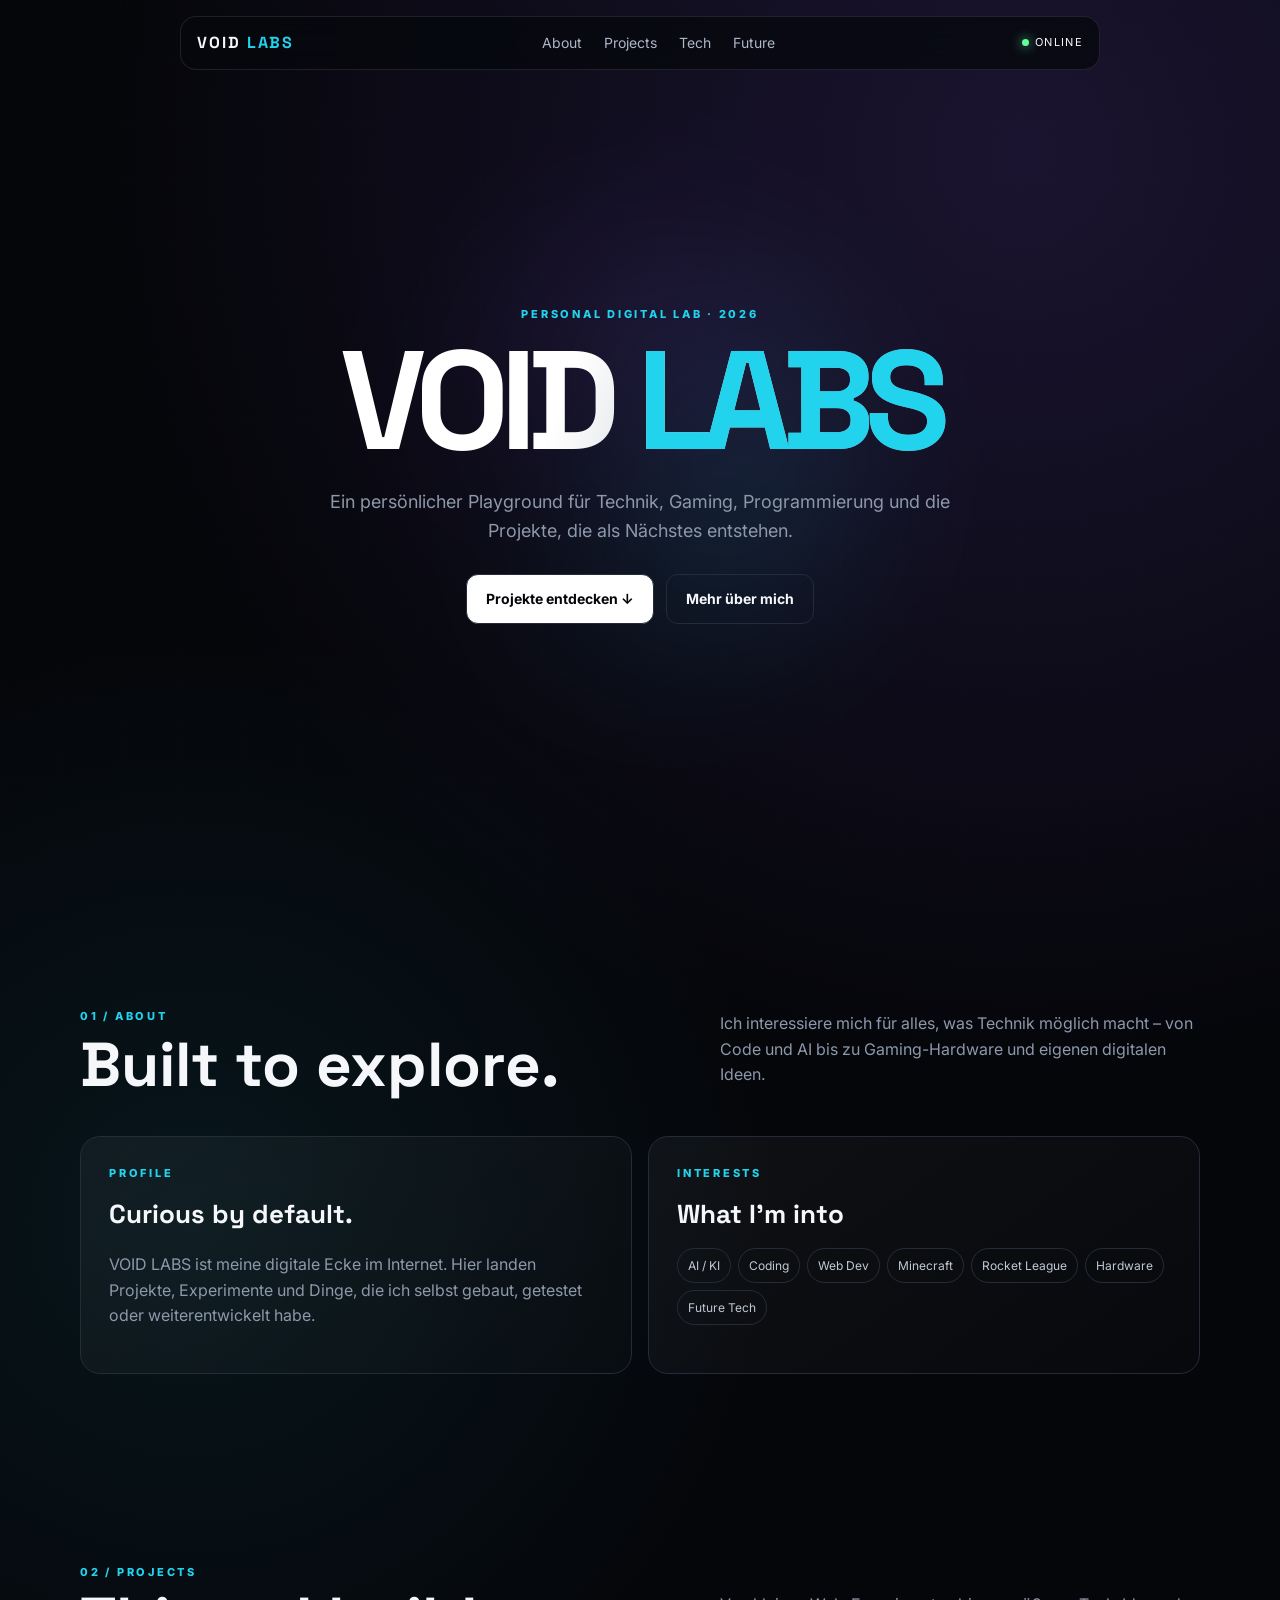
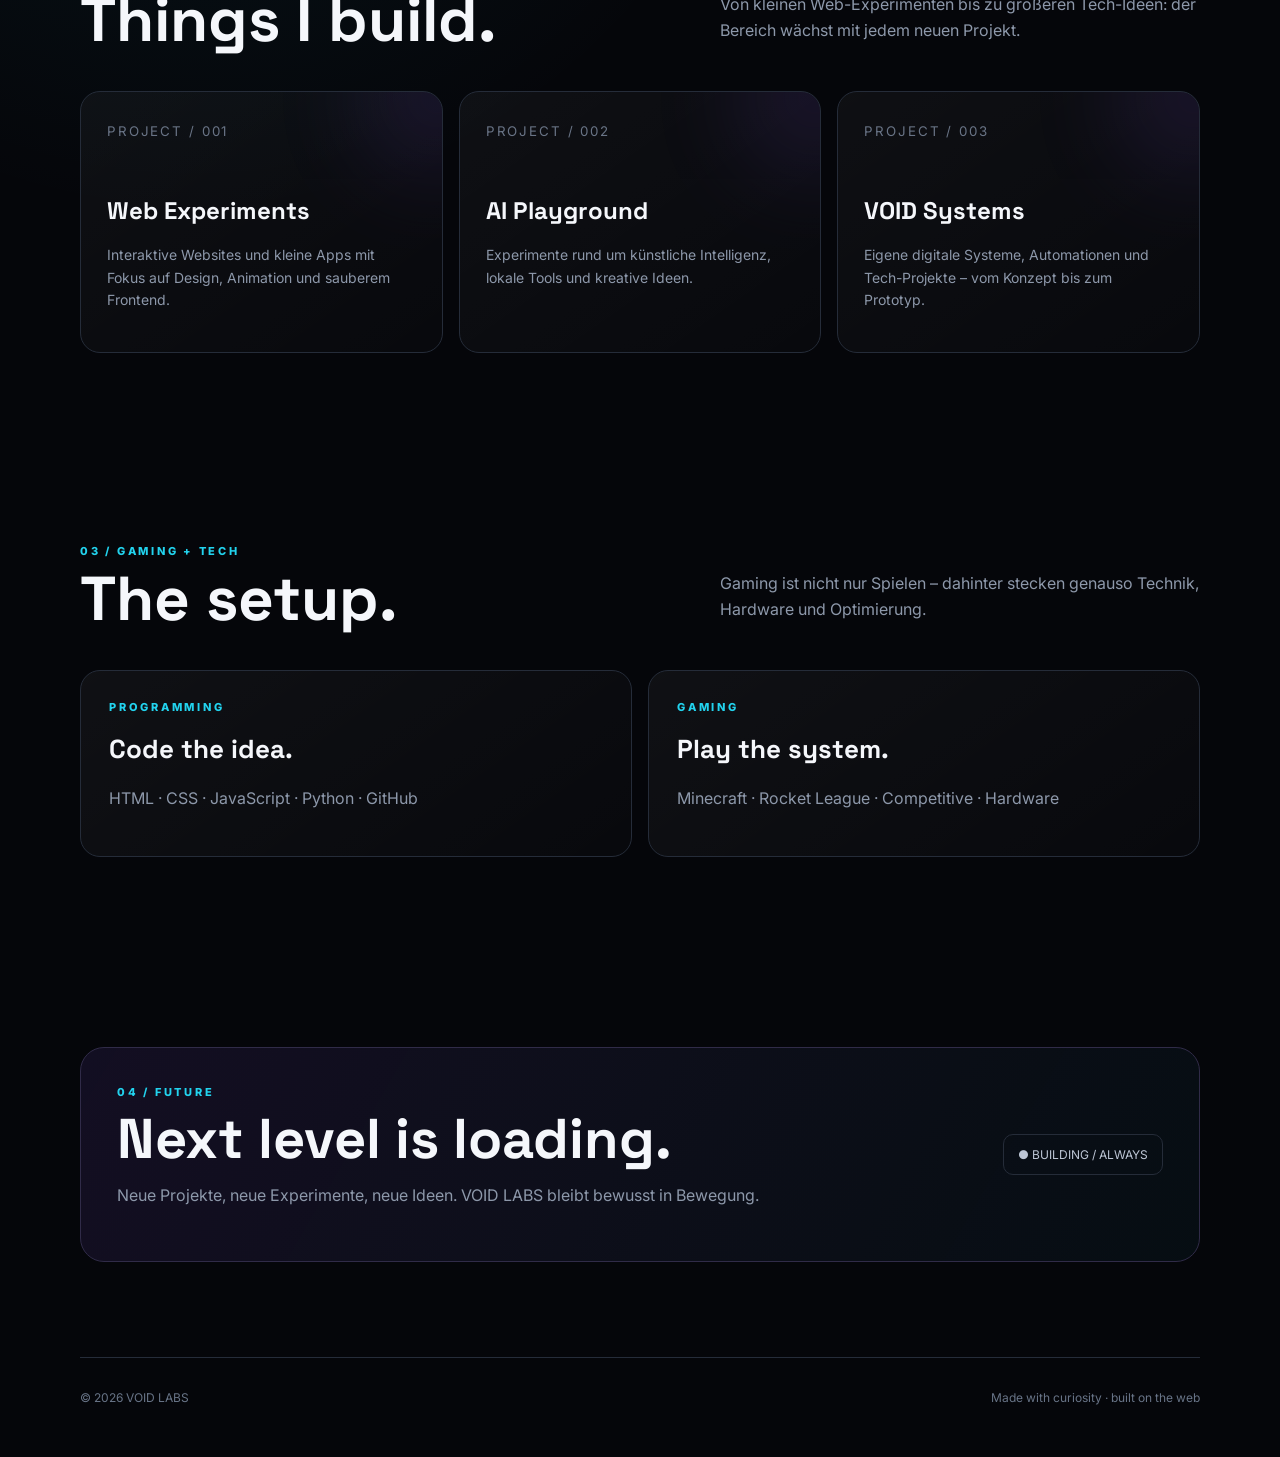
==== commit c4cc7b2f: "Restore stable VOID LABS homepage" ====
--- a/index.html
+++ b/index.html
@@ -1,44 +1,22 @@
 <!doctype html>
 <html lang="de">
 <head>
-<meta charset="utf-8"><meta name="viewport" content="width=device-width,initial-scale=1">
-<meta name="description" content="VOID LABS — persönliche Tech-, Gaming- und Projektseite.">
-<title>VOID LABS — Digital Playground</title>
+<meta charset="utf-8">
+<meta name="viewport" content="width=device-width, initial-scale=1">
+<meta name="description" content="VOID LABS — persönlicher Playground für Technik, Gaming und Projekte.">
+<title>VOID LABS — Tech. Gaming. Future.</title>
 <style>
-@import url('https://fonts.googleapis.com/css2?family=Inter:wght@400;500;600;700;800&family=Space+Grotesk:wght@400;500;600;700&display=swap');
-:root{--bg:#05060a;--panel:#0b0e15;--text:#f4f7fb;--muted:#8993a5;--line:#202633;--accent:#8b5cf6;--cyan:#22d3ee;--max:1180px}
-*{box-sizing:border-box;margin:0;padding:0}html{scroll-behavior:smooth}body{background:radial-gradient(circle at var(--mx,80%) var(--my,10%),rgba(139,92,246,.14),transparent 28%),radial-gradient(circle at 15% 35%,rgba(34,211,238,.07),transparent 25%),var(--bg);color:var(--text);font-family:Inter,system-ui,sans-serif;line-height:1.6;overflow-x:hidden}a{color:inherit;text-decoration:none}.wrap{width:min(var(--max),calc(100% - 40px));margin:auto}
-#cursor{position:fixed;z-index:100;width:18px;height:18px;border:1px solid var(--cyan);border-radius:50%;pointer-events:none;mix-blend-mode:screen;transform:translate(-50%,-50%);transition:width .15s,height .15s;box-shadow:0 0 22px rgba(34,211,238,.55)}
-nav{position:fixed;z-index:20;top:18px;left:50%;transform:translateX(-50%);width:min(920px,calc(100% - 28px));padding:12px 16px;border:1px solid rgba(255,255,255,.1);background:rgba(7,9,14,.72);backdrop-filter:blur(18px);border-radius:18px;display:flex;align-items:center;justify-content:space-between}.brand{font-family:'Space Grotesk';font-weight:700;letter-spacing:.12em}.brand span{color:var(--cyan)}.links{display:flex;gap:22px;color:#aeb7c7;font-size:14px}.links a:hover{color:#fff}.navdot{width:8px;height:8px;background:#62ff9b;border-radius:50%;box-shadow:0 0 15px #62ff9b;display:inline-block;margin-right:7px}
-.hero{min-height:100vh;display:grid;place-items:center;padding:150px 0 90px;position:relative}.grid{position:absolute;inset:0;opacity:.22;background-image:linear-gradient(rgba(255,255,255,.035) 1px,transparent 1px),linear-gradient(90deg,rgba(255,255,255,.035) 1px,transparent 1px);background-size:60px 60px;mask-image:linear-gradient(to bottom,#000,transparent 85%)}.orb{position:absolute;width:420px;height:420px;border-radius:50%;background:conic-gradient(from 180deg,transparent,var(--accent),var(--cyan),transparent);filter:blur(70px);opacity:.16;animation:float 8s ease-in-out infinite}.hero-content{position:relative;max-width:900px;text-align:center}.eyebrow{color:#9ba6b8;text-transform:uppercase;letter-spacing:.28em;font-size:12px;font-weight:700;margin-bottom:22px}.hero h1{font-family:'Space Grotesk';font-size:clamp(58px,12vw,142px);line-height:.86;letter-spacing:-.07em;background:linear-gradient(120deg,#fff 25%,#9e9aaa 48%,#fff 65%);-webkit-background-clip:text;color:transparent;background-size:200% auto;animation:shine 5s linear infinite}.hero h1 em{font-style:normal;color:var(--cyan);-webkit-text-fill-color:var(--cyan)}.hero p{max-width:650px;margin:30px auto;color:var(--muted);font-size:18px}.buttons{display:flex;justify-content:center;gap:12px;flex-wrap:wrap}.btn{padding:13px 20px;border-radius:12px;border:1px solid var(--line);font-weight:700;font-size:14px;transition:.25s;cursor:pointer}.btn.primary{background:#fff;color:#05060a}.btn:hover{transform:translateY(-3px);border-color:#475064;box-shadow:0 10px 30px rgba(0,0,0,.25)}
-section{padding:105px 0}.section-head{display:flex;justify-content:space-between;align-items:end;gap:30px;margin-bottom:35px}.kicker{font-size:11px;letter-spacing:.25em;color:var(--cyan);text-transform:uppercase;font-weight:800}.section-head h2{font-family:'Space Grotesk';font-size:clamp(34px,5vw,62px);line-height:1}.section-head p{max-width:450px;color:var(--muted)}.about{display:grid;grid-template-columns:1fr 1fr;gap:20px}.panel,.card{border:1px solid var(--line);background:linear-gradient(145deg,rgba(255,255,255,.045),rgba(255,255,255,.015));border-radius:22px;padding:30px}.panel h3{font-family:'Space Grotesk';font-size:27px;margin:18px 0 12px}.panel p{color:var(--muted)}.tag{display:inline-flex;padding:7px 10px;border:1px solid #293140;border-radius:999px;color:#b9c2d1;font-size:12px;margin:4px;transition:.2s;cursor:default}.tag:hover{border-color:var(--cyan);color:#fff;transform:translateY(-2px)}
-.projects{display:grid;grid-template-columns:repeat(3,1fr);gap:16px}.card{min-height:230px;position:relative;overflow:hidden;transition:.3s}.card:before{content:'';position:absolute;width:150px;height:150px;right:-60px;top:-60px;border-radius:50%;background:var(--accent);filter:blur(55px);opacity:.22}.card:hover{transform:translateY(-8px) rotateX(2deg);border-color:#4b5568;box-shadow:0 18px 50px rgba(0,0,0,.25)}.num{font-size:12px;color:#657084;font-family:monospace}.card h3{font-family:'Space Grotesk';font-size:25px;margin:55px 0 10px}.card p{color:var(--muted);font-size:14px}.pill{position:absolute;bottom:24px;color:#8d98aa;font-size:11px;letter-spacing:.12em;text-transform:uppercase}
-.stack{display:grid;grid-template-columns:repeat(4,1fr);gap:14px}.stack .card{min-height:160px}.icon{font-size:25px}.stack h3{margin:18px 0 5px;font-size:19px}
-.future{border:1px solid #29233e;background:linear-gradient(120deg,rgba(139,92,246,.11),rgba(34,211,238,.04));border-radius:26px;padding:42px;display:grid;grid-template-columns:1fr auto;align-items:center;gap:30px}.future h2{font-family:'Space Grotesk';font-size:clamp(32px,5vw,58px);line-height:1}.future p{color:var(--muted);max-width:650px;margin-top:14px}.status{padding:12px 16px;border:1px solid #30394a;border-radius:12px;font-size:12px;color:#b9c2d1;white-space:nowrap}
-.lab{margin-top:18px;border:1px solid #202b3c;border-radius:22px;padding:25px;background:rgba(5,8,14,.65)}.terminal{font-family:monospace;color:#9ee7ff;background:#03050a;border:1px solid #182536;border-radius:14px;padding:18px;min-height:130px;white-space:pre-wrap}.terminal .ok{color:#62ff9b}.lab-controls{display:flex;gap:10px;flex-wrap:wrap;margin-top:14px}.lab button{background:#0c1420;color:#dce7f4;border:1px solid #26384d;padding:10px 14px;border-radius:10px;cursor:pointer}.lab button:hover{border-color:var(--cyan)}
-.reveal{opacity:0;transform:translateY(28px);transition:.7s ease}.reveal.show{opacity:1;transform:none}.counter{font-family:'Space Grotesk';font-size:36px;font-weight:700;color:#fff}.counter small{display:block;font:11px Inter;color:var(--muted);letter-spacing:.15em;text-transform:uppercase;margin-top:4px}
-footer{padding:40px 0 55px;border-top:1px solid var(--line);color:#687386;font-size:13px;display:flex;justify-content:space-between;gap:20px}
-@keyframes shine{to{background-position:200% center}}@keyframes float{50%{transform:translate(30px,-25px) scale(1.08)}}
-@media(max-width:800px){#cursor{display:none}.links{display:none}.about,.projects{grid-template-columns:1fr}.stack{grid-template-columns:1fr 1fr}.section-head{display:block}.section-head p{margin-top:15px}.future{grid-template-columns:1fr;padding:28px}section{padding:75px 0}}@media(max-width:480px){.stack{grid-template-columns:1fr}.wrap{width:min(var(--max),calc(100% - 28px))}}
+@import url('https://fonts.googleapis.com/css2?family=Inter:wght@400;500;600;700;800&family=Space+Grotesk:wght@500;600;700&display=swap');
+:root{--bg:#05060a;--text:#f5f7fb;--muted:#8d98aa;--line:#252c39;--cyan:#22d3ee;--purple:#8b5cf6}*{box-sizing:border-box}html{scroll-behavior:smooth}body{margin:0;background:radial-gradient(circle at 80% 5%,rgba(139,92,246,.16),transparent 30%),radial-gradient(circle at 15% 40%,rgba(34,211,238,.08),transparent 28%),var(--bg);color:var(--text);font-family:Inter,system-ui,sans-serif;line-height:1.6}a{color:inherit;text-decoration:none}.wrap{width:min(1120px,calc(100% - 32px));margin:auto}nav{position:fixed;z-index:10;top:16px;left:50%;transform:translateX(-50%);width:min(920px,calc(100% - 24px));padding:13px 16px;border:1px solid rgba(255,255,255,.1);border-radius:16px;background:rgba(6,8,13,.78);backdrop-filter:blur(18px);display:flex;align-items:center;justify-content:space-between}.brand{font-family:'Space Grotesk';font-weight:700;letter-spacing:.12em}.brand span{color:var(--cyan)}.links{display:flex;gap:22px;color:#aeb7c7;font-size:14px}.online{font-size:11px;letter-spacing:.12em}.online i{display:inline-block;width:7px;height:7px;border-radius:50%;background:#62ff9b;box-shadow:0 0 12px #62ff9b;margin-right:6px}.hero{min-height:100vh;display:grid;place-items:center;text-align:center;padding:100px 0 70px;position:relative;overflow:hidden}.grid{position:absolute;inset:0;opacity:.2;background-image:linear-gradient(rgba(255,255,255,.035) 1px,transparent 1px),linear-gradient(90deg,rgba(255,255,255,.035) 1px,transparent 1px);background-size:60px 60px}.orb{position:absolute;width:430px;height:430px;border-radius:50%;background:conic-gradient(var(--purple),var(--cyan),transparent,var(--purple));filter:blur(80px);opacity:.13;animation:float 8s ease-in-out infinite}.hero-content{position:relative}.eyebrow,.kicker{font-size:11px;letter-spacing:.25em;text-transform:uppercase;color:var(--cyan);font-weight:800}.hero h1{font-family:'Space Grotesk';font-size:clamp(58px,12vw,140px);line-height:.85;letter-spacing:-.07em;margin:18px 0;background:linear-gradient(110deg,#fff 20%,#8f96a5 48%,#fff 70%);-webkit-background-clip:text;color:transparent;background-size:200%;animation:shine 5s linear infinite}.hero h1 span{color:var(--cyan);-webkit-text-fill-color:var(--cyan)}.hero p{max-width:650px;margin:28px auto;color:var(--muted);font-size:18px}.buttons{display:flex;justify-content:center;gap:12px;flex-wrap:wrap}.btn{padding:13px 19px;border:1px solid var(--line);border-radius:12px;font-weight:700;font-size:14px;transition:.2s}.btn.primary{background:#fff;color:#05060a}.btn:hover{transform:translateY(-3px);border-color:#465064}section{padding:95px 0}.head{display:flex;justify-content:space-between;gap:30px;align-items:end;margin-bottom:32px}.head h2{font-family:'Space Grotesk';font-size:clamp(34px,5vw,62px);line-height:1;margin:8px 0}.head p{max-width:480px;color:var(--muted)}.grid2{display:grid;grid-template-columns:1fr 1fr;gap:16px}.panel{border:1px solid var(--line);border-radius:20px;padding:28px;background:linear-gradient(145deg,rgba(255,255,255,.045),rgba(255,255,255,.012))}.panel h3{font-family:'Space Grotesk';font-size:26px;margin:12px 0}.panel p{color:var(--muted)}.tags{display:flex;gap:7px;flex-wrap:wrap}.tag{padding:7px 10px;border:1px solid var(--line);border-radius:999px;color:#c0c8d5;font-size:12px}.projects{display:grid;grid-template-columns:repeat(3,1fr);gap:16px}.project{border:1px solid var(--line);border-radius:20px;padding:26px;min-height:220px;background:linear-gradient(145deg,rgba(255,255,255,.04),rgba(255,255,255,.01));position:relative;overflow:hidden}.project:after{content:'';position:absolute;width:130px;height:130px;right:-60px;top:-60px;background:var(--purple);filter:blur(55px);opacity:.18;border-radius:50%}.project h3{font-family:'Space Grotesk';font-size:24px;margin:48px 0 10px}.project p{color:var(--muted);font-size:14px}.project small{color:#697486;letter-spacing:.14em}.future{border:1px solid #302b48;border-radius:24px;padding:36px;background:linear-gradient(120deg,rgba(139,92,246,.1),rgba(34,211,238,.035));display:flex;justify-content:space-between;gap:30px;align-items:center}.future h2{font-family:'Space Grotesk';font-size:clamp(30px,5vw,56px);line-height:1;margin:10px 0}.future p{color:var(--muted);max-width:650px}.status{white-space:nowrap;padding:10px 14px;border:1px solid var(--line);border-radius:10px;color:#bdc6d5;font-size:12px}@keyframes shine{to{background-position:200% center}}@keyframes float{50%{transform:translate(25px,-20px) scale(1.08)}}footer{border-top:1px solid var(--line);padding:30px 0 50px;color:#687487;font-size:12px;display:flex;justify-content:space-between}@media(max-width:760px){.links{display:none}.head{display:block}.head p{margin-top:15px}.grid2,.projects{grid-template-columns:1fr}.future{display:block}.status{display:inline-block;margin-top:20px}}
 </style>
 </head>
 <body>
-<div id="cursor"></div>
-<nav><a class="brand" href="#top">VOID <span>LABS</span></a><div class="links"><a href="#about">About</a><a href="#projects">Projects</a><a href="#stack">Tech</a><a href="#lab">Lab</a><a href="#future">Future</a></div><div><span class="navdot"></span>ONLINE</div></nav>
+<nav><a class="brand" href="#top">VOID <span>LABS</span></a><div class="links"><a href="#about">About</a><a href="#projects">Projects</a><a href="#tech">Tech</a><a href="#future">Future</a></div><div class="online"><i></i>ONLINE</div></nav>
 <main id="top">
-<section class="hero"><div class="grid"></div><div class="orb"></div><div class="hero-content"><div class="eyebrow">PERSONAL DIGITAL LAB · 2026</div><h1>VOID <em>LABS</em></h1><p>Ein persönlicher Playground für Technik, Gaming, Programmierung und die Projekte, die als Nächstes entstehen.</p><div class="buttons"><a class="btn primary" href="#projects">Projekte entdecken ↓</a><a class="btn" href="#lab">Enter the Lab ⚡</a></div></div></section>
-<section id="about" class="reveal"><div class="wrap"><div class="section-head"><div><div class="kicker">01 / About</div><h2>Built to explore.</h2></div><p>Ich interessiere mich für alles, was Technik möglich macht – von Code und AI bis zu Gaming-Hardware und eigenen digitalen Ideen.</p></div><div class="about"><div class="panel"><div class="kicker">PROFILE</div><h3>Curious by default.</h3><p>VOID LABS ist meine digitale Ecke im Internet. Hier landen Projekte, Experimente und Dinge, die ich selbst gebaut, getestet oder weiterentwickelt habe.</p></div><div class="panel"><div class="kicker">INTERESTS</div><h3>What I’m into</h3><div><span class="tag">AI / KI</span><span class="tag">Coding</span><span class="tag">Web Dev</span><span class="tag">Minecraft</span><span class="tag">Rocket League</span><span class="tag">Hardware</span><span class="tag">E-Scooter Tech</span><span class="tag">Future Tech</span></div></div></div></div></section>
-<section id="projects" class="reveal"><div class="wrap"><div class="section-head"><div><div class="kicker">02 / Projects</div><h2>Things I build.</h2></div><p>Von kleinen Web-Experimenten bis zu größeren Tech-Ideen: der Bereich wächst mit jedem neuen Projekt.</p></div><div class="projects"><article class="card"><span class="num">PROJECT / 001</span><h3>Web Experiments</h3><p>Interaktive Websites und kleine Apps mit Fokus auf Design, Animation und sauberem Frontend.</p><span class="pill">WEB · UI · CODE</span></article><article class="card"><span class="num">PROJECT / 002</span><h3>AI Playground</h3><p>Experimente rund um künstliche Intelligenz, lokale Tools und die Frage: Was kann ich selbst bauen?</p><span class="pill">AI · PYTHON · LAB</span></article><article class="card"><span class="num">PROJECT / 003</span><h3>VOID Systems</h3><p>Eigene digitale Systeme, Automationen und Tech-Projekte – vom Konzept bis zum funktionierenden Prototype.</p><span class="pill">SYSTEMS · AUTOMATION</span></article></div></div></section>
-<section id="stack" class="reveal"><div class="wrap"><div class="section-head"><div><div class="kicker">03 / Gaming + Tech</div><h2>The setup.</h2></div><p>Gaming ist nicht nur Spielen – für mich steckt dahinter genauso viel Technik, Hardware und Optimierung.</p></div><div class="stack"><div class="card"><div class="icon">⌘</div><h3>Programming</h3><p>Python · HTML · CSS · JavaScript</p></div><div class="card"><div class="icon">◈</div><h3>AI</h3><p>Modelle · Automationen · Experimente</p></div><div class="card"><div class="icon">◉</div><h3>Gaming</h3><p>Minecraft · Rocket League · Competitive</p></div><div class="card"><div class="icon">⚡</div><h3>Hardware</h3><p>PC · Peripherals · Mobile · Tech</p></div></div><div class="about" style="margin-top:16px"><div class="panel"><div class="kicker">LIVE STATS</div><h3 class="counter" data-target="24">0</h3><small>IDEAS IN THE VOID</small></div><div class="panel"><div class="kicker">STATUS</div><h3>Always building.</h3><p>Neue Experimente werden hier Stück für Stück ergänzt.</p></div></div></div></section>
-<section id="lab" class="reveal"><div class="wrap"><div class="section-head"><div><div class="kicker">04 / Interactive Lab</div><h2>Terminal online.</h2></div><p>Ein kleiner interaktiver VOID-LABS-Terminal direkt auf der Seite.</p></div><div class="lab"><div class="terminal" id="terminal"><span class="ok">VOID LABS OS v1.0</span>\nInitializing interface...\nType a command or use the buttons below.\n<span class="ok">READY_</span></div><div class="lab-controls"><button onclick="runCmd('status')">status</button><button onclick="runCmd('scan')">scan</button><button onclick="runCmd('about')">about</button><button onclick="runCmd('clear')">clear</button></div></div></div></section>
-<section id="future" class="reveal"><div class="wrap"><div class="future"><div><div class="kicker">05 / Future</div><h2>Next level is loading.</h2><p>Neue Projekte, neue Experimente, neue Ideen. VOID LABS bleibt bewusst in Bewegung.</p></div><div class="status">● BUILDING / ALWAYS</div></div></div></section>
-</main>
-<footer class="wrap"><span>© 2026 VOID LABS</span><span>Made with curiosity · built on the web</span></footer>
-<script>
-const cursor=document.getElementById('cursor');document.addEventListener('mousemove',e=>{cursor.style.left=e.clientX+'px';cursor.style.top=e.clientY+'px';document.body.style.setProperty('--mx',(e.clientX/window.innerWidth*100)+'%');document.body.style.setProperty('--my',(e.clientY/window.innerHeight*100)+'%')});
-document.querySelectorAll('a,button,.tag,.card').forEach(el=>{el.addEventListener('mouseenter',()=>{cursor.style.width='30px';cursor.style.height='30px'});el.addEventListener('mouseleave',()=>{cursor.style.width='18px';cursor.style.height='18px'})});
-const obs=new IntersectionObserver(es=>es.forEach(e=>{if(e.isIntersecting)e.target.classList.add('show')}),{threshold:.12});document.querySelectorAll('.reveal').forEach(e=>obs.observe(e));
-let counted=false;const co=new IntersectionObserver(es=>es.forEach(e=>{if(e.isIntersecting&&!counted){counted=true;const el=e.target,t=+el.dataset.target;let n=0;const step=Math.max(1,Math.ceil(t/30));const timer=setInterval(()=>{n=Math.min(t,n+step);el.firstChild.textContent=n;if(n>=t)clearInterval(timer)},30)}}));const counter=document.querySelector('.counter');if(counter)co.observe(counter);
-function runCmd(cmd){const t=document.getElementById('terminal');const lines={status:'SYSTEM STATUS\n> CORE ........ ONLINE\n> NETWORK ..... CONNECTED\n> PROJECTS .... ACTIVE\n> MODE ........ BUILDING',scan:'SCANNING VOID...\n> Web Dev ........ FOUND\n> AI Lab ......... FOUND\n> Gaming ......... FOUND\n> Future Tech .... LOADING',about:'VOID LABS\nA personal digital lab for code, AI, gaming and technology.\nNo limits. Just experiments.'};if(cmd==='clear'){t.innerHTML='<span class="ok">READY_</span>';return}t.innerHTML+='<br><br><span class="ok">$ '+cmd+'</span><br>'+lines[cmd].replaceAll('\n','<br>')+'<br><span class="ok">READY_</span>';t.scrollTop=t.scrollHeight}
-</script>
-</body></html>+<section class="hero"><div class="grid"></div><div class="orb"></div><div class="hero-content"><div class="eyebrow">PERSONAL DIGITAL LAB · 2026</div><h1>VOID <span>LABS</span></h1><p>Ein persönlicher Playground für Technik, Gaming, Programmierung und die Projekte, die als Nächstes entstehen.</p><div class="buttons"><a class="btn primary" href="#projects">Projekte entdecken ↓</a><a class="btn" href="#about">Mehr über mich</a></div></div></section>
+<section id="about"><div class="wrap"><div class="head"><div><div class="kicker">01 / About</div><h2>Built to explore.</h2></div><p>Ich interessiere mich für alles, was Technik möglich macht – von Code und AI bis zu Gaming-Hardware und eigenen digitalen Ideen.</p></div><div class="grid2"><div class="panel"><div class="kicker">PROFILE</div><h3>Curious by default.</h3><p>VOID LABS ist meine digitale Ecke im Internet. Hier landen Projekte, Experimente und Dinge, die ich selbst gebaut, getestet oder weiterentwickelt habe.</p></div><div class="panel"><div class="kicker">INTERESTS</div><h3>What I’m into</h3><div class="tags"><span class="tag">AI / KI</span><span class="tag">Coding</span><span class="tag">Web Dev</span><span class="tag">Minecraft</span><span class="tag">Rocket League</span><span class="tag">Hardware</span><span class="tag">Future Tech</span></div></div></div></div></section>
+<section id="projects"><div class="wrap"><div class="head"><div><div class="kicker">02 / Projects</div><h2>Things I build.</h2></div><p>Von kleinen Web-Experimenten bis zu größeren Tech-Ideen: der Bereich wächst mit jedem neuen Projekt.</p></div><div class="projects"><article class="project"><small>PROJECT / 001</small><h3>Web Experiments</h3><p>Interaktive Websites und kleine Apps mit Fokus auf Design, Animation und sauberem Frontend.</p></article><article class="project"><small>PROJECT / 002</small><h3>AI Playground</h3><p>Experimente rund um künstliche Intelligenz, lokale Tools und kreative Ideen.</p></article><article class="project"><small>PROJECT / 003</small><h3>VOID Systems</h3><p>Eigene digitale Systeme, Automationen und Tech-Projekte – vom Konzept bis zum Prototyp.</p></article></div></div></section>
+<section id="tech"><div class="wrap"><div class="head"><div><div class="kicker">03 / Gaming + Tech</div><h2>The setup.</h2></div><p>Gaming ist nicht nur Spielen – dahinter stecken genauso Technik, Hardware und Optimierung.</p></div><div class="grid2"><div class="panel"><div class="kicker">PROGRAMMING</div><h3>Code the idea.</h3><p>HTML · CSS · JavaScript · Python · GitHub</p></div><div class="panel"><div class="kicker">GAMING</div><h3>Play the system.</h3><p>Minecraft · Rocket League · Competitive · Hardware</p></div></div></div></section>
+<section id="future"><div class="wrap"><div class="future"><div><div class="kicker">04 / Future</div><h2>Next level is loading.</h2><p>Neue Projekte, neue Experimente, neue Ideen. VOID LABS bleibt bewusst in Bewegung.</p></div><div class="status">● BUILDING / ALWAYS</div></div></div></section>
+</main><footer class="wrap"><span>© 2026 VOID LABS</span><span>Made with curiosity · built on the web</span></footer>
+</body></html>
